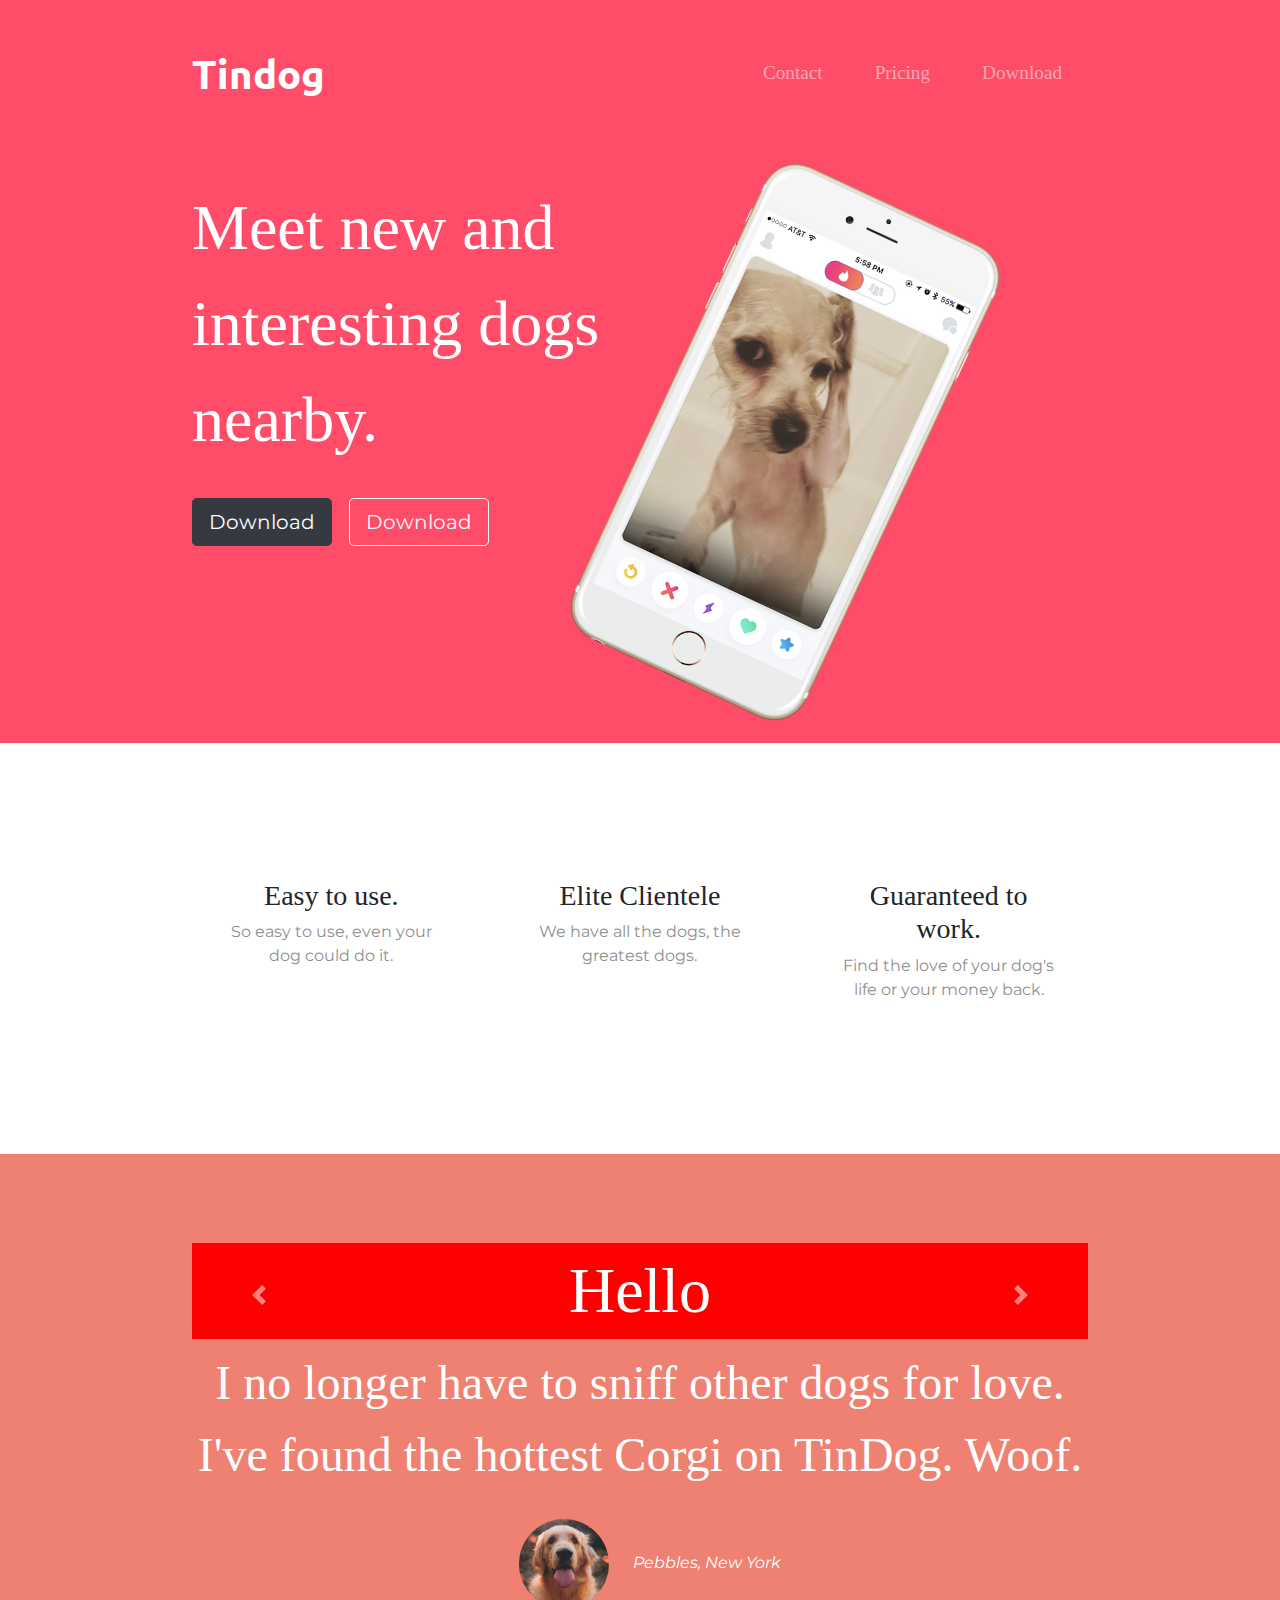
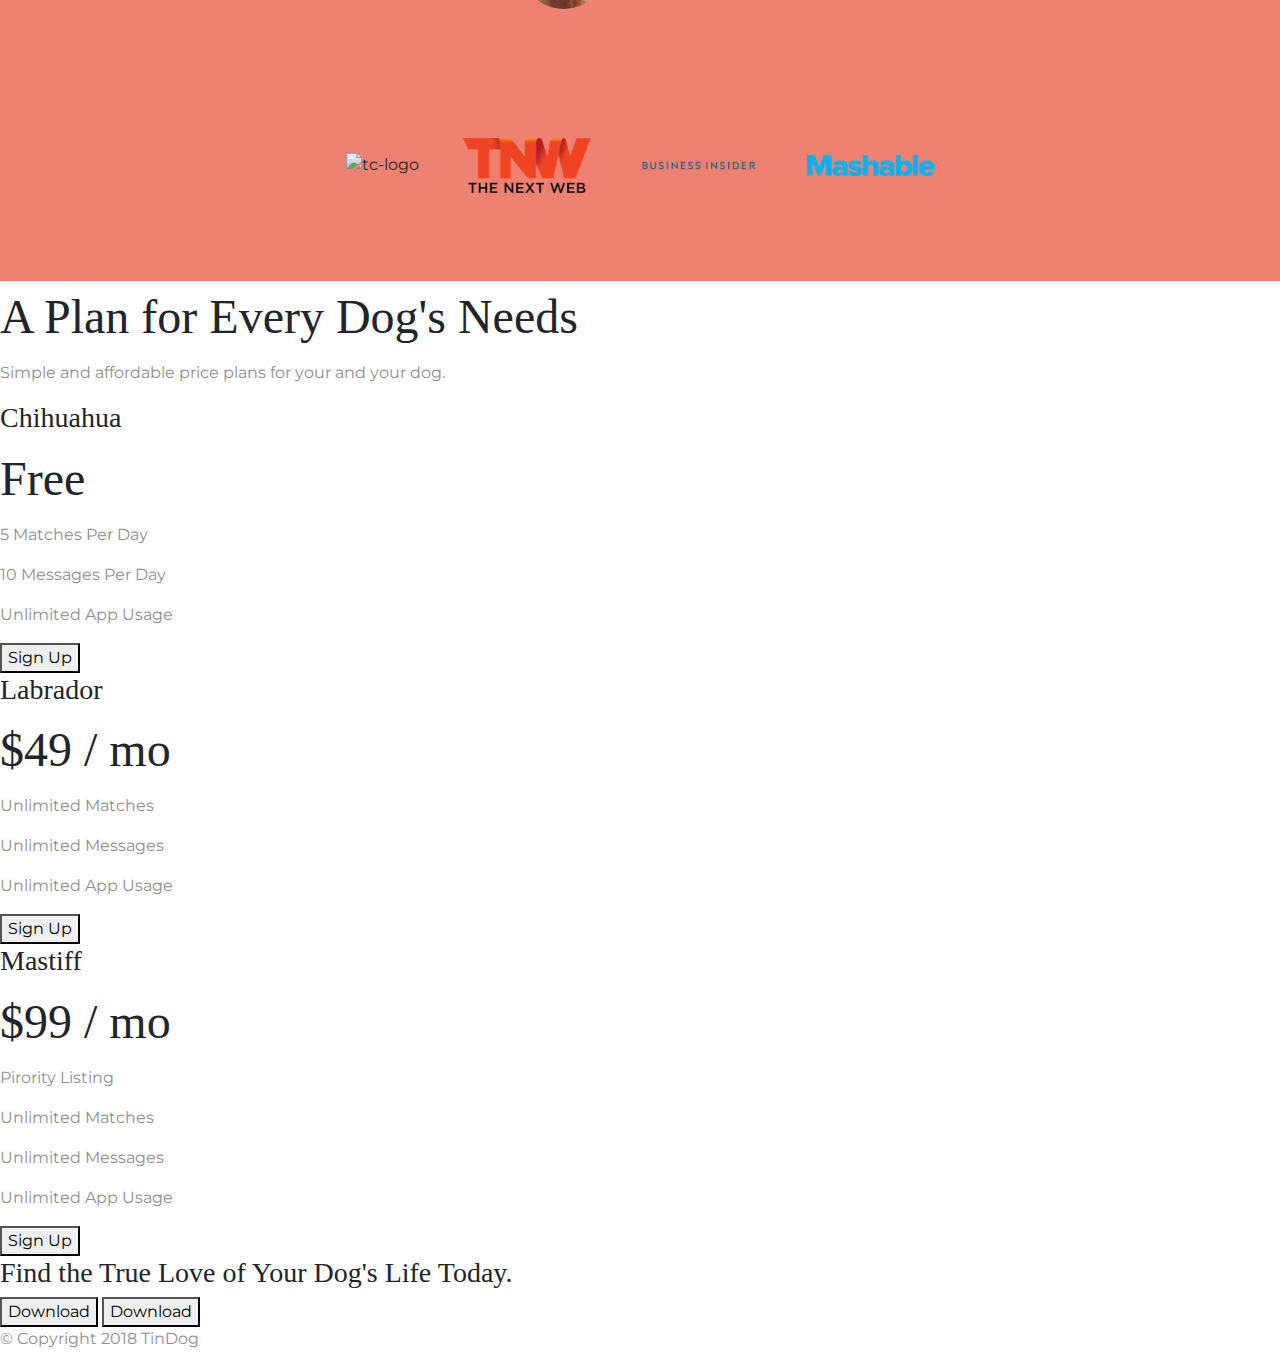
==== index.html @ c2b7b003 "Add files via upload" ====
<!DOCTYPE html>
<html>

<head>
  <meta charset="utf-8">
  <title>TinDog</title>
  <link rel="stylesheet" href="https://cdnjs.cloudflare.com/ajax/libs/font-awesome/5.15.1/css/all.min.css" integrity="sha512-+4zCK9k+qNFUR5X+cKL9EIR+ZOhtIloNl9GIKS57V1MyNsYpYcUrUeQc9vNfzsWfV28IaLL3i96P9sdNyeRssA==" crossorigin="anonymous" />
  <link rel="preconnect" href="https://fonts.gstatic.com">
  <link href="https://fonts.googleapis.com/css2?family=Montserrat:wght@600&family=Ubuntu:wght@500&display=swap" rel="stylesheet">
  <script src="https://code.jquery.com/jquery-3.2.1.slim.min.js" integrity="sha384-KJ3o2DKtIkvYIK3UENzmM7KCkRr/rE9/Qpg6aAZGJwFDMVNA/GpGFF93hXpG5KkN" crossorigin="anonymous"></script>
  <script src="https://cdnjs.cloudflare.com/ajax/libs/popper.js/1.12.9/umd/popper.min.js" integrity="sha384-ApNbgh9B+Y1QKtv3Rn7W3mgPxhU9K/ScQsAP7hUibX39j7fakFPskvXusvfa0b4Q" crossorigin="anonymous"></script>
  <script src="https://maxcdn.bootstrapcdn.com/bootstrap/4.0.0/js/bootstrap.min.js" integrity="sha384-JZR6Spejh4U02d8jOt6vLEHfe/JQGiRRSQQxSfFWpi1MquVdAyjUar5+76PVCmYl" crossorigin="anonymous"></script>
  <link rel="stylesheet" href="https://maxcdn.bootstrapcdn.com/bootstrap/4.0.0/css/bootstrap.min.css" integrity="sha384-Gn5384xqQ1aoWXA+058RXPxPg6fy4IWvTNh0E263XmFcJlSAwiGgFAW/dAiS6JXm" crossorigin="anonymous">
  <link rel="stylesheet" href="css/styles.css">
</head>

<body>

  <section id="title">
    <div class="container-fluid">


      <!-- Nav Bar -->

      <nav class="navbar navbar-expand-lg navbar-dark">
        <a class="navbar-brand" href="">Tindog</a>
        <button class="navbar-toggler" type="button" data-toggle="collapse" data-target="#navbarSupportedContent" aria-controls="navbarSupportedContent" aria-expanded="false" aria-label="Toggle navigation">
          <span class="navbar-toggler-icon"></span>
        </button>
        <div class="collapse navbar-collapse" id="navbarSupportedContent">
          <ul class="navbar-nav ml-auto">
            <li class="nav-item">
              <a class="nav-link" href="">Contact</a>
            </li>
            <li class="nav-item">
              <a class="nav-link" href="">Pricing</a>
            </li>
            <li class="nav-item">
              <a class="nav-link" href="">Download</a>
            </li>
          </ul>
        </div>
      </nav>

      <!-- Title -->

      <div class="row">

        <div class="col-lg-6">
          <h1>Meet new and interesting dogs nearby.</h1>
          <button type="button" class="btn btn-dark btn-lg download-button"><i class="fab fa-apple"></i> Download</button>
          <button type="button" class="btn btn-outline-light btn-lg download-button"><i class="fab fa-google-play"></i> Download</button>
        </div>
        <div class="col-lg-6">
          <img class="title-image" src="images/iphone6.png" alt="iphone-mockup">
        </div>
      </div>
    </div>
  </section>


  <!-- Features -->

  <section id="features">
    <div class="row">
      <div class="feature-box col-lg-4">
        <i class="icon fas fa-check-circle fa-4x"></i>
        <h3>Easy to use.</h3>
        <p>So easy to use, even your dog could do it.</p>
      </div>
      <div class="feature-box col-lg-4">
       <i class="icon fas fa-bullseye fa-4x"></i>
        <h3>Elite Clientele</h3>
        <p>We have all the dogs, the greatest dogs.</p>
      </div>
      <div class="feature-box col-lg-4">
        <i class="icon fas fa-heart fa-4x"></i>
        <h3>Guaranteed to work.</h3>
        <p>Find the love of your dog's life or your money back.</p>
      </div>
    </div>
  </section>


  <!-- Testimonials -->

  <section id="testimonials">

    <div id="testimonial-carousel" class="carousel slide" data-ride="false">
  <div class="carousel-inner">
    <div class="carousel-item active" style="background:red;">
      <h1>Hello</h1>
    </div>
    <div class="carousel-item" style="background:yellow;">
    </div>
    <div class="carousel-item" style="background:blue;">
    </div>
  </div>
  <a class="carousel-control-prev" href="#testimonial-carousel" role="button" data-slide="prev">
    <span class="carousel-control-prev-icon"></span>
  </a>
  <a class="carousel-control-next" href="#testimonial-carousel" role="button" data-slide="next">
    <span class="carousel-control-next-icon"></span>
  </a>
</div>

    <h2>I no longer have to sniff other dogs for love. I've found the hottest Corgi on TinDog. Woof.</h2>
    <img class="testimonial-image" src="images/dog-img.jpg" alt="dog-profile">
    <em>Pebbles, New York</em>

    <!-- <h2 class="testimonial-text">My dog used to be so lonely, but with TinDog's help, they've found the love of their life. I think.</h2>
    <img class="testimonial-image" src="images/lady-img.jpg" alt="lady-profile">
    <em>Beverly, Illinois</em> -->

  </section>


  <!-- Press -->

  <section id="press">
    <img class="press-logo" src="images/techcrunch.png" alt="tc-logo">
    <img class="press-logo" src="images/tnw.png" alt="tnw-logo">
    <img class="press-logo"  src="images/bizinsider.png" alt="biz-insider-logo">
    <img class="press-logo"  src="images/mashable.png" alt="mashable-logo">

  </section>


  <!-- Pricing -->

  <section id="pricing">

    <h2>A Plan for Every Dog's Needs</h2>
    <p>Simple and affordable price plans for your and your dog.</p>


    <h3>Chihuahua</h3>
    <h2>Free</h2>
    <p>5 Matches Per Day</p>
    <p>10 Messages Per Day</p>
    <p>Unlimited App Usage</p>
    <button type="button">Sign Up</button>


    <h3>Labrador</h3>
    <h2>$49 / mo</h2>
    <p>Unlimited Matches</p>
    <p>Unlimited Messages</p>
    <p>Unlimited App Usage</p>
    <button type="button">Sign Up</button>


    <h3>Mastiff</h3>
    <h2>$99 / mo</h2>
    <p>Pirority Listing</p>
    <p>Unlimited Matches</p>
    <p>Unlimited Messages</p>
    <p>Unlimited App Usage</p>
    <button type="button">Sign Up</button>

  </section>


  <!-- Call to Action -->

  <section id="cta">

    <h3>Find the True Love of Your Dog's Life Today.</h3>
    <button type="button">Download</button>
    <button type="button">Download</button>

  </section>


  <!-- Footer -->

  <footer id="footer">

    <p>© Copyright 2018 TinDog</p>

  </footer>


</body>

</html>
---- css/styles.css ----
#title {
  background-color: #ff4c68;
  color: #fff;
}

h1 {
  font-family: "Montserrat-Black";
  font-size: 4rem;
  line-height: 1.5;
}

.container-fluid {
  padding: 3% 15%;
}

body {
  font-family: "Montserrat";
}

.navbar-brand {
  font-family: "Ubuntu";
  font-size: 2.5rem;
  font-weight: bold;
}
.navbar {
  padding: 0 0 4.5rem;
}

.nav-item {
  padding: 0 18px;
}

.nav-link {
  font-size: 1.2rem;
  font-family: "Montserrat-light";
}

.download-button{
  margin: 5% 3% 5% 0;
}

.title-image {
  width: 60%;
  transform: rotate(25deg);
}

#features {
  padding: 7% 15%;
}

.feature-box {
  text-align: center;
  padding: 5%;
}

h3 {
  font-family: "bold";
}

p {
  color: #8f8f8f;
}

.icon {
  color: #ef8172;
  margin-bottom: 1rem;
}

.icon:hover {
  color: #ff4c68;
}

#testimonials {
  padding: 7% 15%;
  text-align: center;
  background-color: #ef8172;
  color: #fff;
}

h2 {
  font-family: "Montserrat-bold";
  font-size: 3rem;
  line-height: 1.5;
}

.testimonial-image{
  width: 10%;
  border-radius: 100%;
  margin: 20px;
}

#press {
  background-color: #ef8172;
  text-align: center;
  padding-bottom: 3%;
}

.press-logo {
  width: 10%;
  margin: 20px 20px 50px;
}
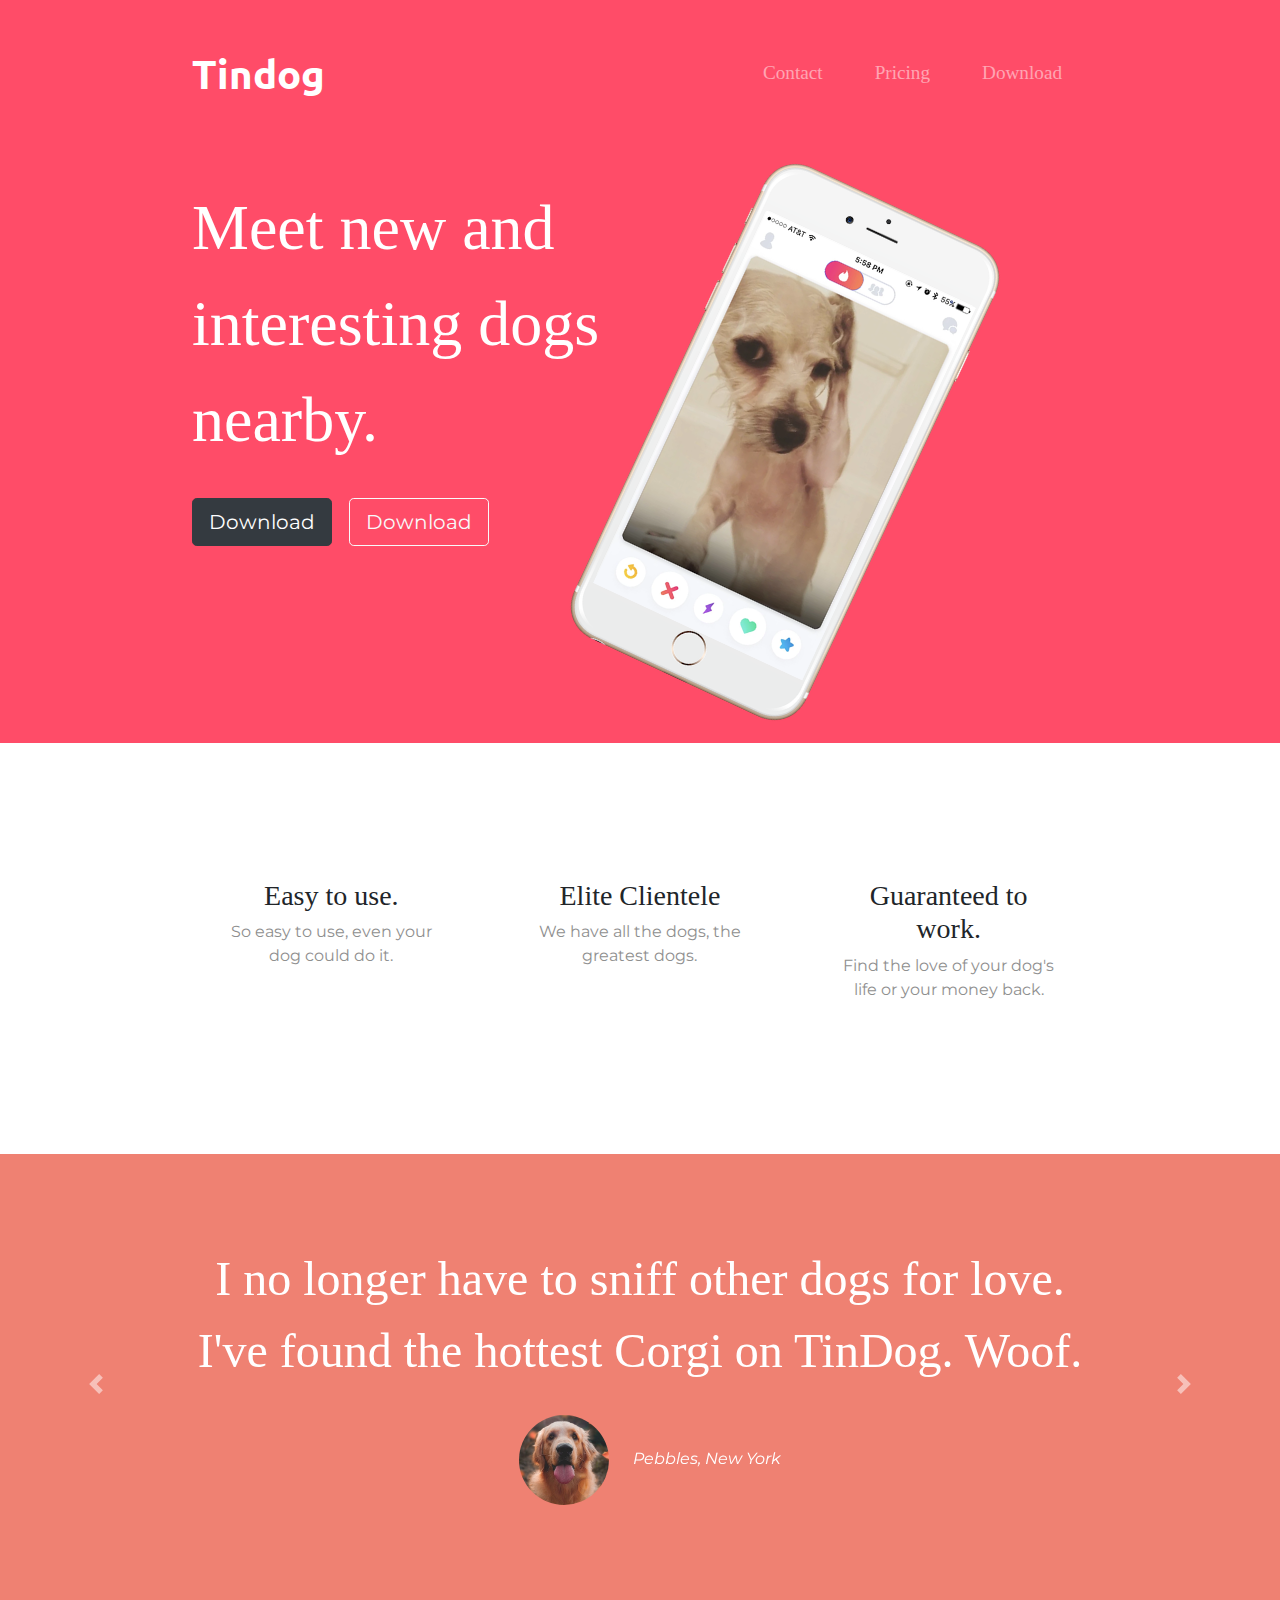
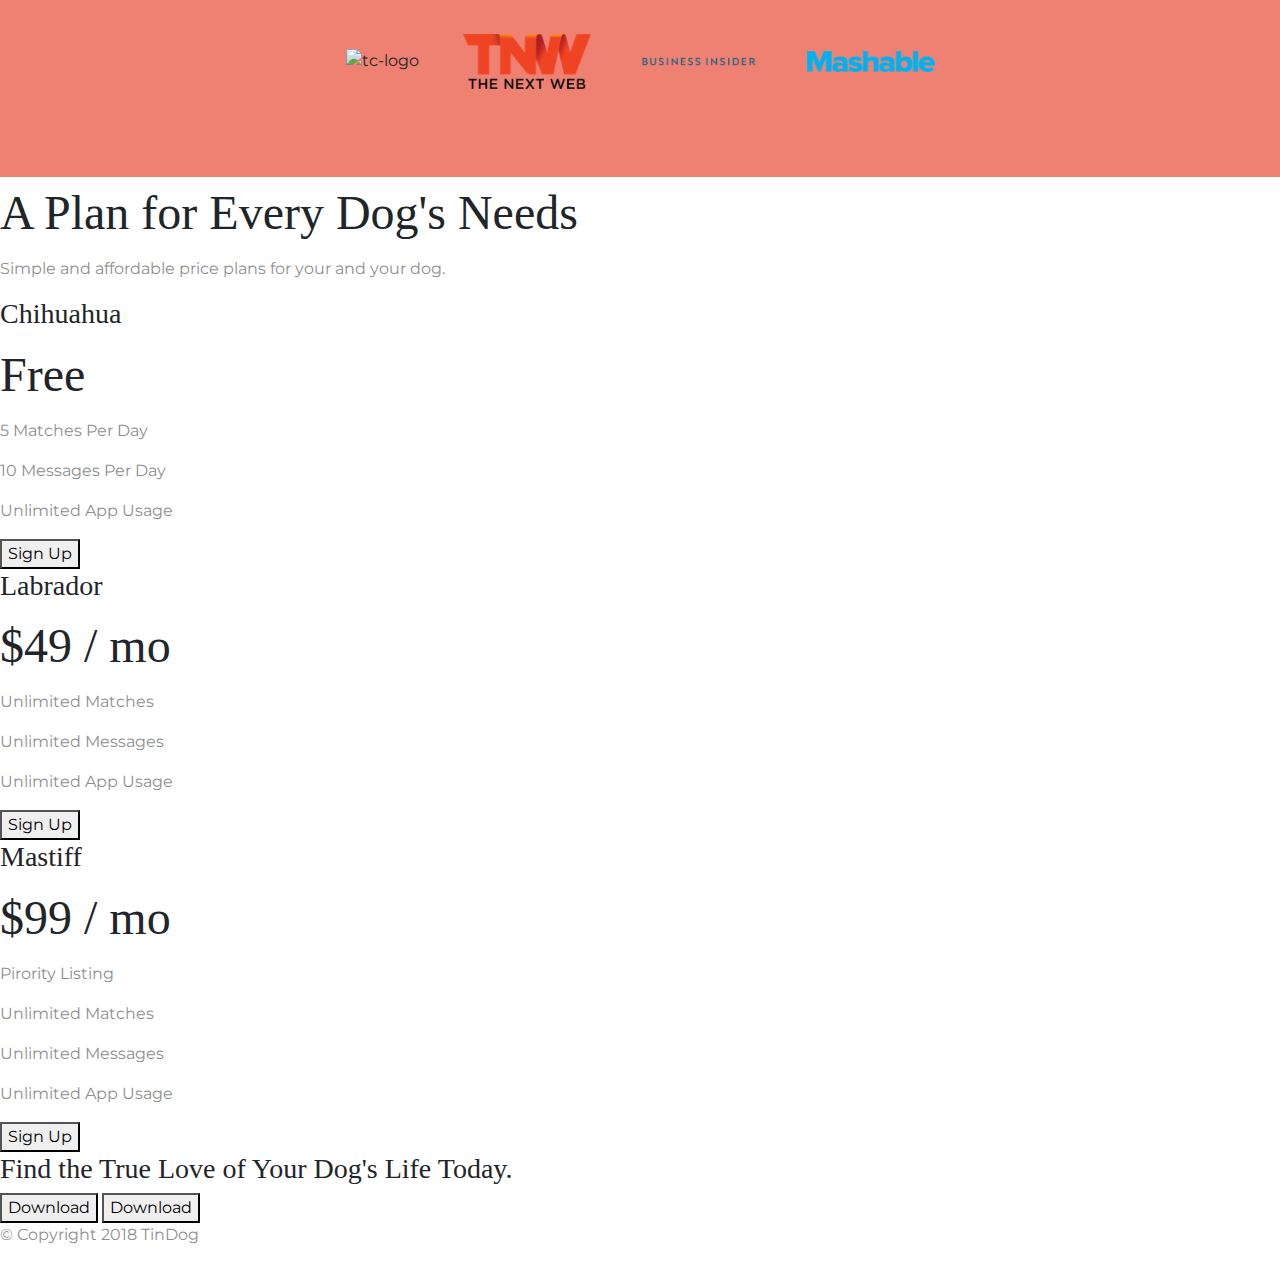
==== commit cc196954: "Add files via upload" ====
--- a/index.html
+++ b/index.html
@@ -69,7 +69,7 @@
         <p>So easy to use, even your dog could do it.</p>
       </div>
       <div class="feature-box col-lg-4">
-       <i class="icon fas fa-bullseye fa-4x"></i>
+        <i class="icon fas fa-bullseye fa-4x"></i>
         <h3>Elite Clientele</h3>
         <p>We have all the dogs, the greatest dogs.</p>
       </div>
@@ -87,31 +87,25 @@
   <section id="testimonials">
 
     <div id="testimonial-carousel" class="carousel slide" data-ride="false">
-  <div class="carousel-inner">
-    <div class="carousel-item active" style="background:red;">
-      <h1>Hello</h1>
+      <div class="carousel-inner">
+        <div class="carousel-item active">
+          <h2>I no longer have to sniff other dogs for love. I've found the hottest Corgi on TinDog. Woof.</h2>
+          <img class="testimonial-image" src="images/dog-img.jpg" alt="dog-profile">
+          <em>Pebbles, New York</em>
+        </div>
+        <div class="carousel-item">
+          <h2 class="testimonial-text">My dog used to be so lonely, but with TinDog's help, they've found the love of their life. I think.</h2>
+          <img class="testimonial-image" src="images/lady-img.jpg" alt="lady-profile">
+          <em>Beverly, Illinois</em>
+        </div>
+      </div>
+      <a class="carousel-control-prev" href="#testimonial-carousel" role="button" data-slide="prev">
+        <span class="carousel-control-prev-icon"></span>
+      </a>
+      <a class="carousel-control-next" href="#testimonial-carousel" role="button" data-slide="next">
+        <span class="carousel-control-next-icon"></span>
+      </a>
     </div>
-    <div class="carousel-item" style="background:yellow;">
-    </div>
-    <div class="carousel-item" style="background:blue;">
-    </div>
-  </div>
-  <a class="carousel-control-prev" href="#testimonial-carousel" role="button" data-slide="prev">
-    <span class="carousel-control-prev-icon"></span>
-  </a>
-  <a class="carousel-control-next" href="#testimonial-carousel" role="button" data-slide="next">
-    <span class="carousel-control-next-icon"></span>
-  </a>
-</div>
-
-    <h2>I no longer have to sniff other dogs for love. I've found the hottest Corgi on TinDog. Woof.</h2>
-    <img class="testimonial-image" src="images/dog-img.jpg" alt="dog-profile">
-    <em>Pebbles, New York</em>
-
-    <!-- <h2 class="testimonial-text">My dog used to be so lonely, but with TinDog's help, they've found the love of their life. I think.</h2>
-    <img class="testimonial-image" src="images/lady-img.jpg" alt="lady-profile">
-    <em>Beverly, Illinois</em> -->
-
   </section>
 
 
@@ -120,8 +114,8 @@
   <section id="press">
     <img class="press-logo" src="images/techcrunch.png" alt="tc-logo">
     <img class="press-logo" src="images/tnw.png" alt="tnw-logo">
-    <img class="press-logo"  src="images/bizinsider.png" alt="biz-insider-logo">
-    <img class="press-logo"  src="images/mashable.png" alt="mashable-logo">
+    <img class="press-logo" src="images/bizinsider.png" alt="biz-insider-logo">
+    <img class="press-logo" src="images/mashable.png" alt="mashable-logo">
 
   </section>
 
--- a/css/styles.css
+++ b/css/styles.css
@@ -71,7 +71,6 @@
 }
 
 #testimonials {
-  padding: 7% 15%;
   text-align: center;
   background-color: #ef8172;
   color: #fff;
@@ -99,3 +98,7 @@
   width: 10%;
   margin: 20px 20px 50px;
 }
+
+.carousel-item {
+  padding: 7% 15%;
+}
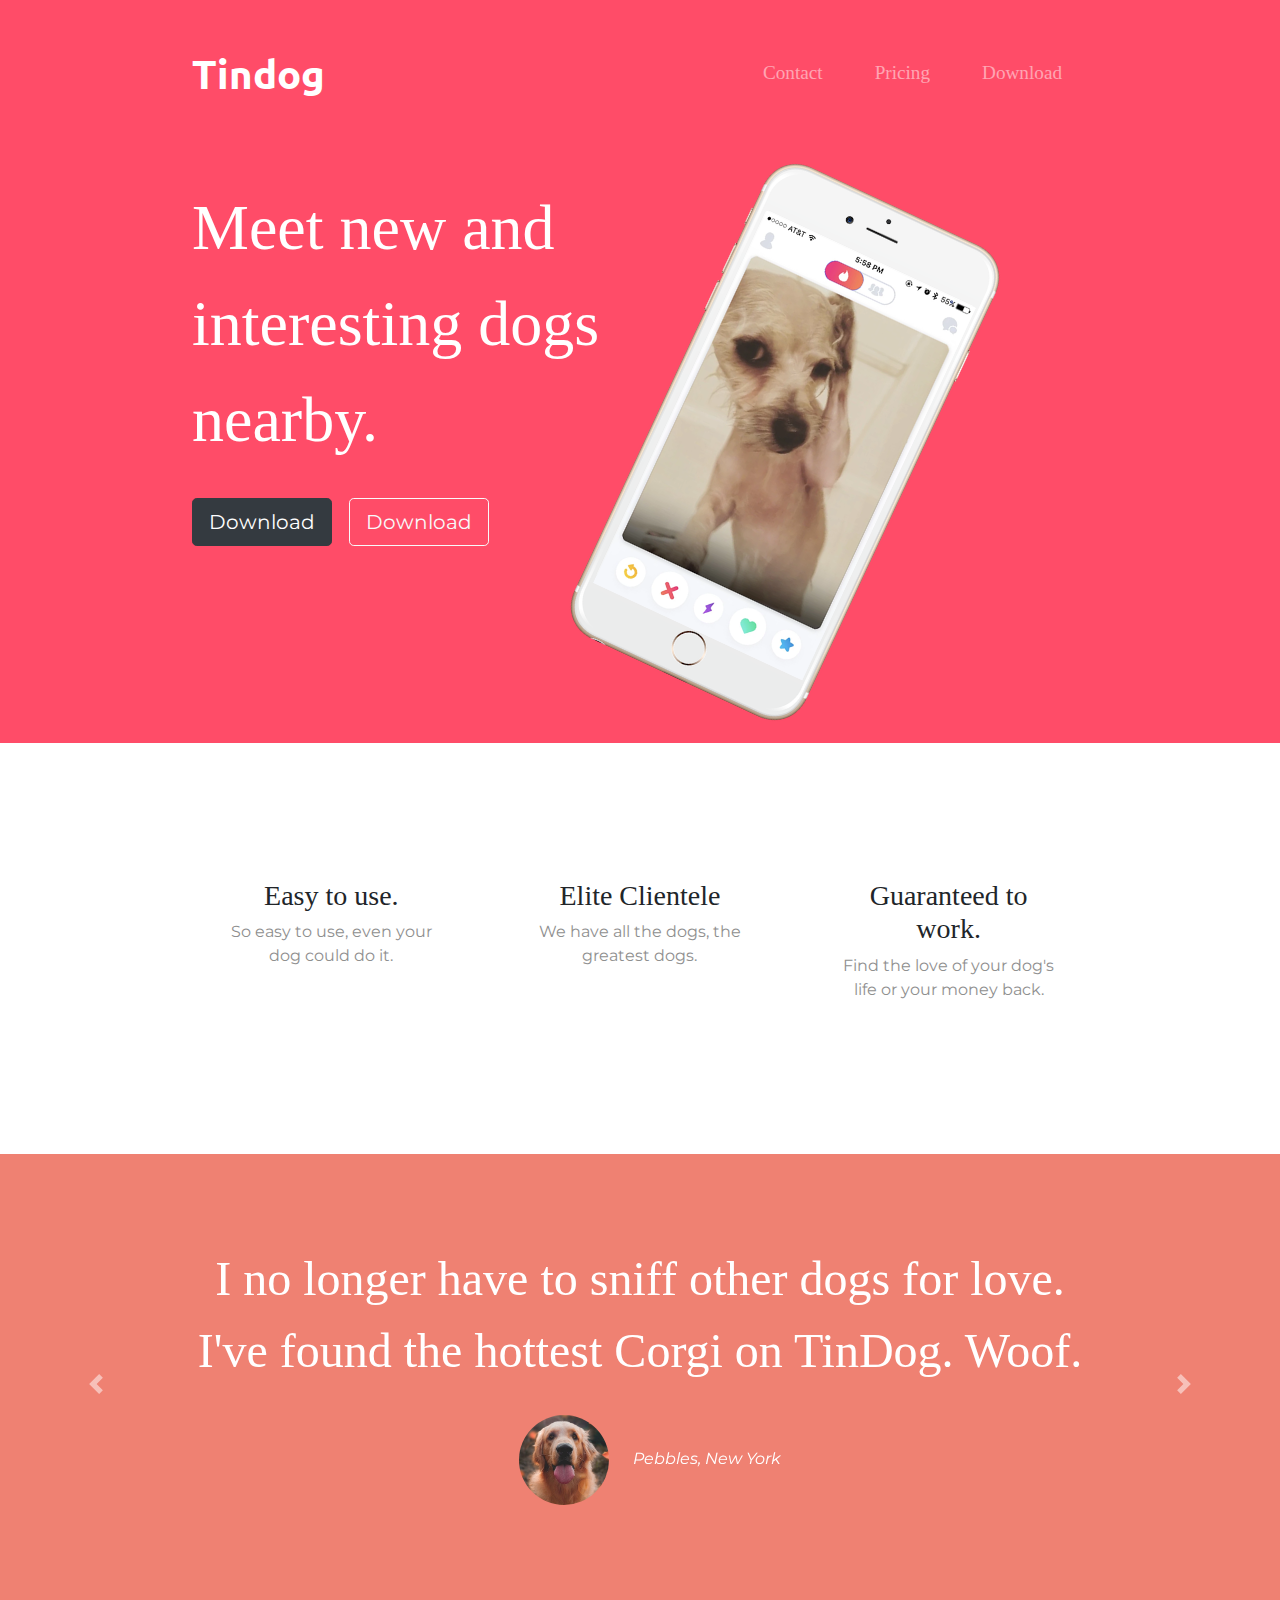
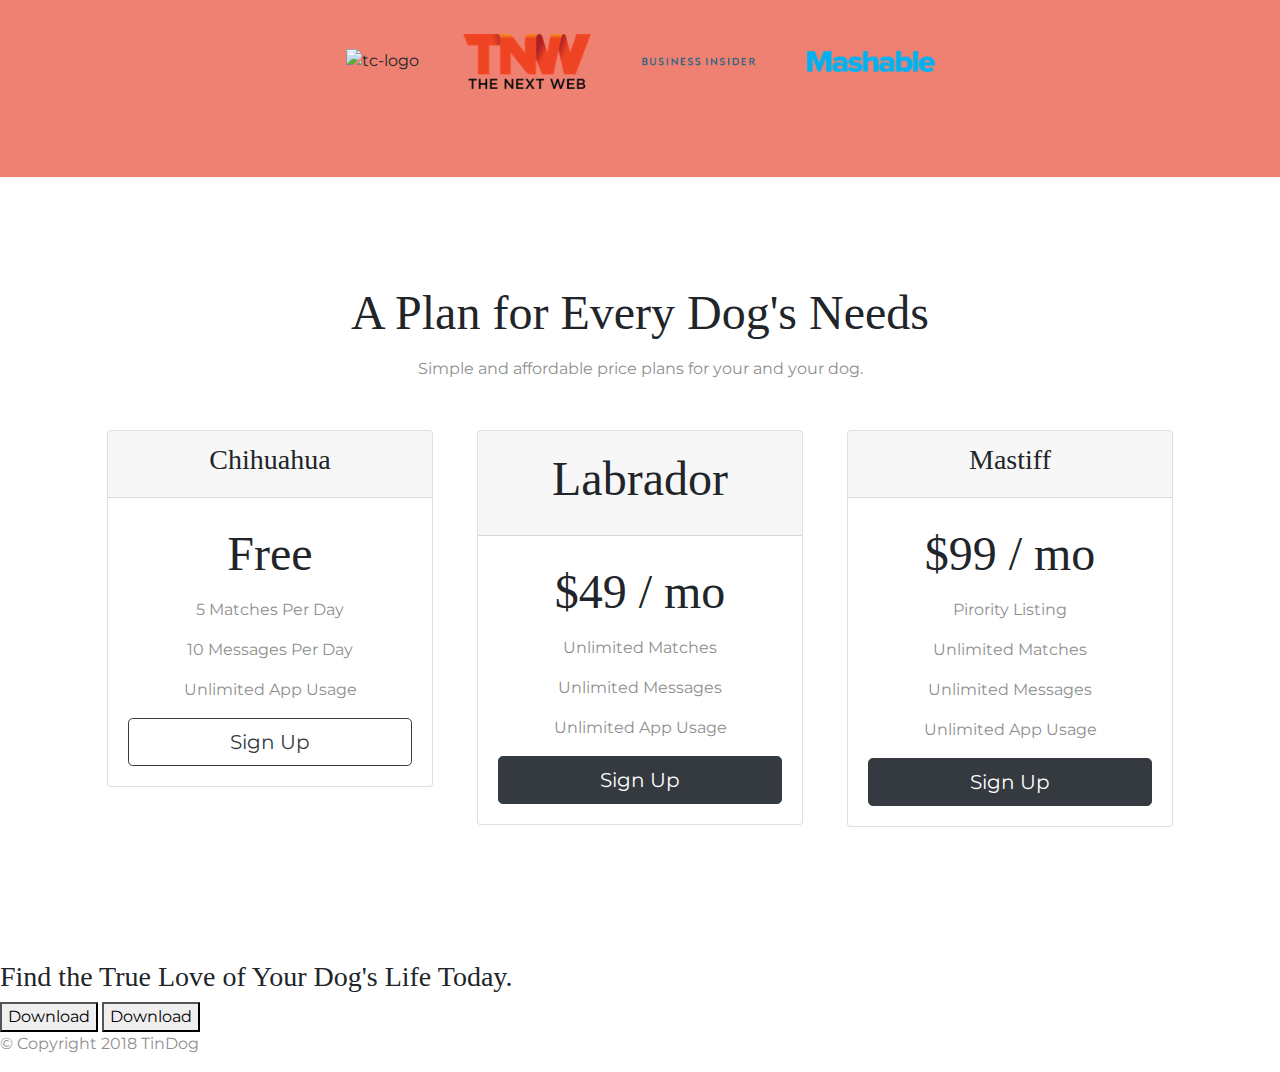
==== commit 65864c84: "Add files via upload" ====
--- a/index.html
+++ b/index.html
@@ -126,32 +126,51 @@
 
     <h2>A Plan for Every Dog's Needs</h2>
     <p>Simple and affordable price plans for your and your dog.</p>
-
-
-    <h3>Chihuahua</h3>
-    <h2>Free</h2>
-    <p>5 Matches Per Day</p>
-    <p>10 Messages Per Day</p>
-    <p>Unlimited App Usage</p>
-    <button type="button">Sign Up</button>
-
-
-    <h3>Labrador</h3>
-    <h2>$49 / mo</h2>
-    <p>Unlimited Matches</p>
-    <p>Unlimited Messages</p>
-    <p>Unlimited App Usage</p>
-    <button type="button">Sign Up</button>
-
-
-    <h3>Mastiff</h3>
-    <h2>$99 / mo</h2>
-    <p>Pirority Listing</p>
-    <p>Unlimited Matches</p>
-    <p>Unlimited Messages</p>
-    <p>Unlimited App Usage</p>
-    <button type="button">Sign Up</button>
-
+    <div class="row">
+      <div class="pricing-column col-lg-4 col-md-6">
+        <div class="card">
+          <div class="card-header">
+            <h3>Chihuahua</h3>
+          </div>
+          <div class="card-body">
+            <h2>Free</h2>
+            <p>5 Matches Per Day</p>
+            <p>10 Messages Per Day</p>
+            <p>Unlimited App Usage</p>
+            <button class="btn btn-lg btn-block btn-outline-dark" type="button">Sign Up</button>
+          </div>
+        </div>
+      </div>
+      <div class="pricing-column col-lg-4 col-md-6">
+        <div class="card">
+          <div class="card-header">
+            <h2>Labrador</h2>
+          </div>
+          <div class="card-body">
+            <h2>$49 / mo</h2>
+            <p>Unlimited Matches</p>
+            <p>Unlimited Messages</p>
+            <p>Unlimited App Usage</p>
+            <button class="btn btn-lg btn-block btn-dark" type="button">Sign Up</button>
+          </div>
+        </div>
+      </div>
+         <div class="pricing-column col-lg-4">
+           <div class="card">
+             <div class="card-header">
+               <h3>Mastiff</h3>
+             </div>
+             <div class="card-body">
+               <h2>$99 / mo</h2>
+               <p>Pirority Listing</p>
+               <p>Unlimited Matches</p>
+               <p>Unlimited Messages</p>
+               <p>Unlimited App Usage</p>
+               <button class="btn btn-lg btn-block btn-dark" type="button">Sign Up</button>
+             </div>
+           </div>
+         </div>
+    </div>
   </section>
 
 
--- a/css/styles.css
+++ b/css/styles.css
@@ -102,3 +102,12 @@
 .carousel-item {
   padding: 7% 15%;
 }
+
+#pricing {
+  padding: 100px;
+  text-align: center;
+}
+
+.pricing-column {
+  padding: 3% 2%;
+}
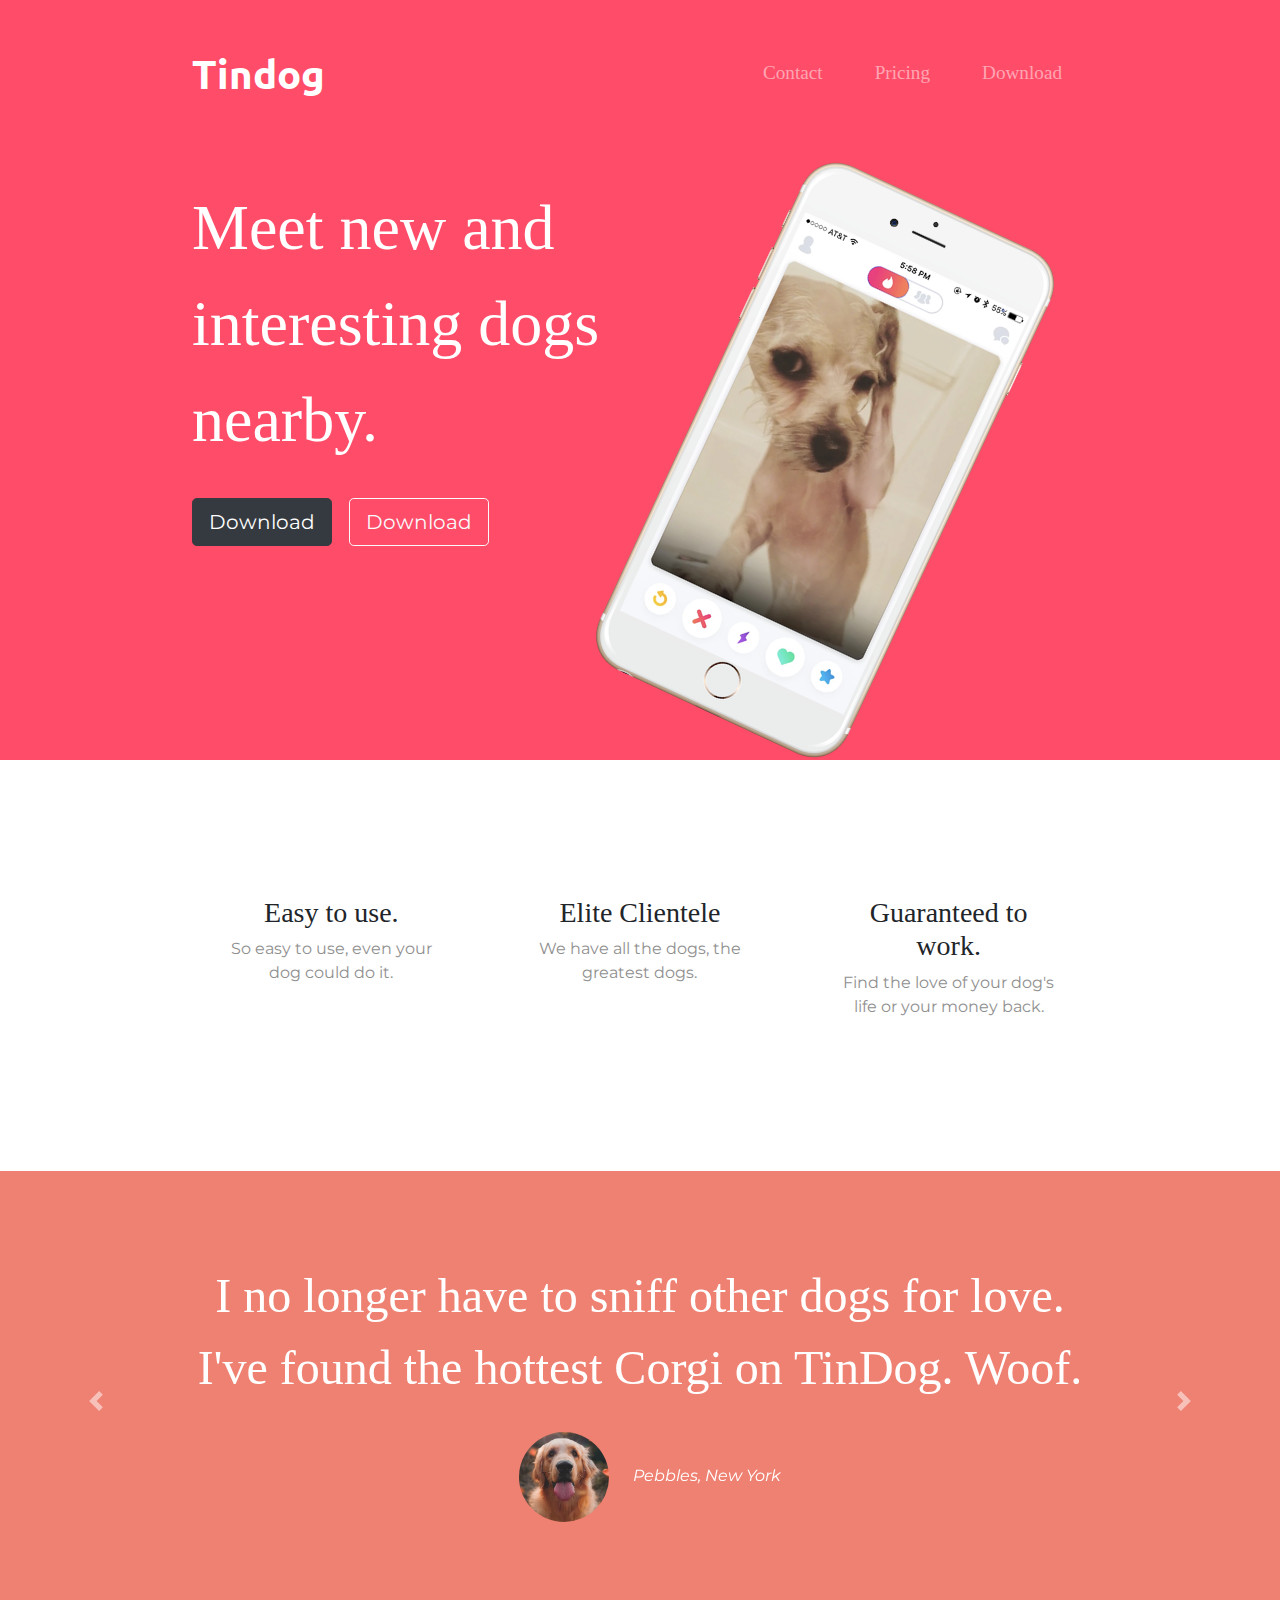
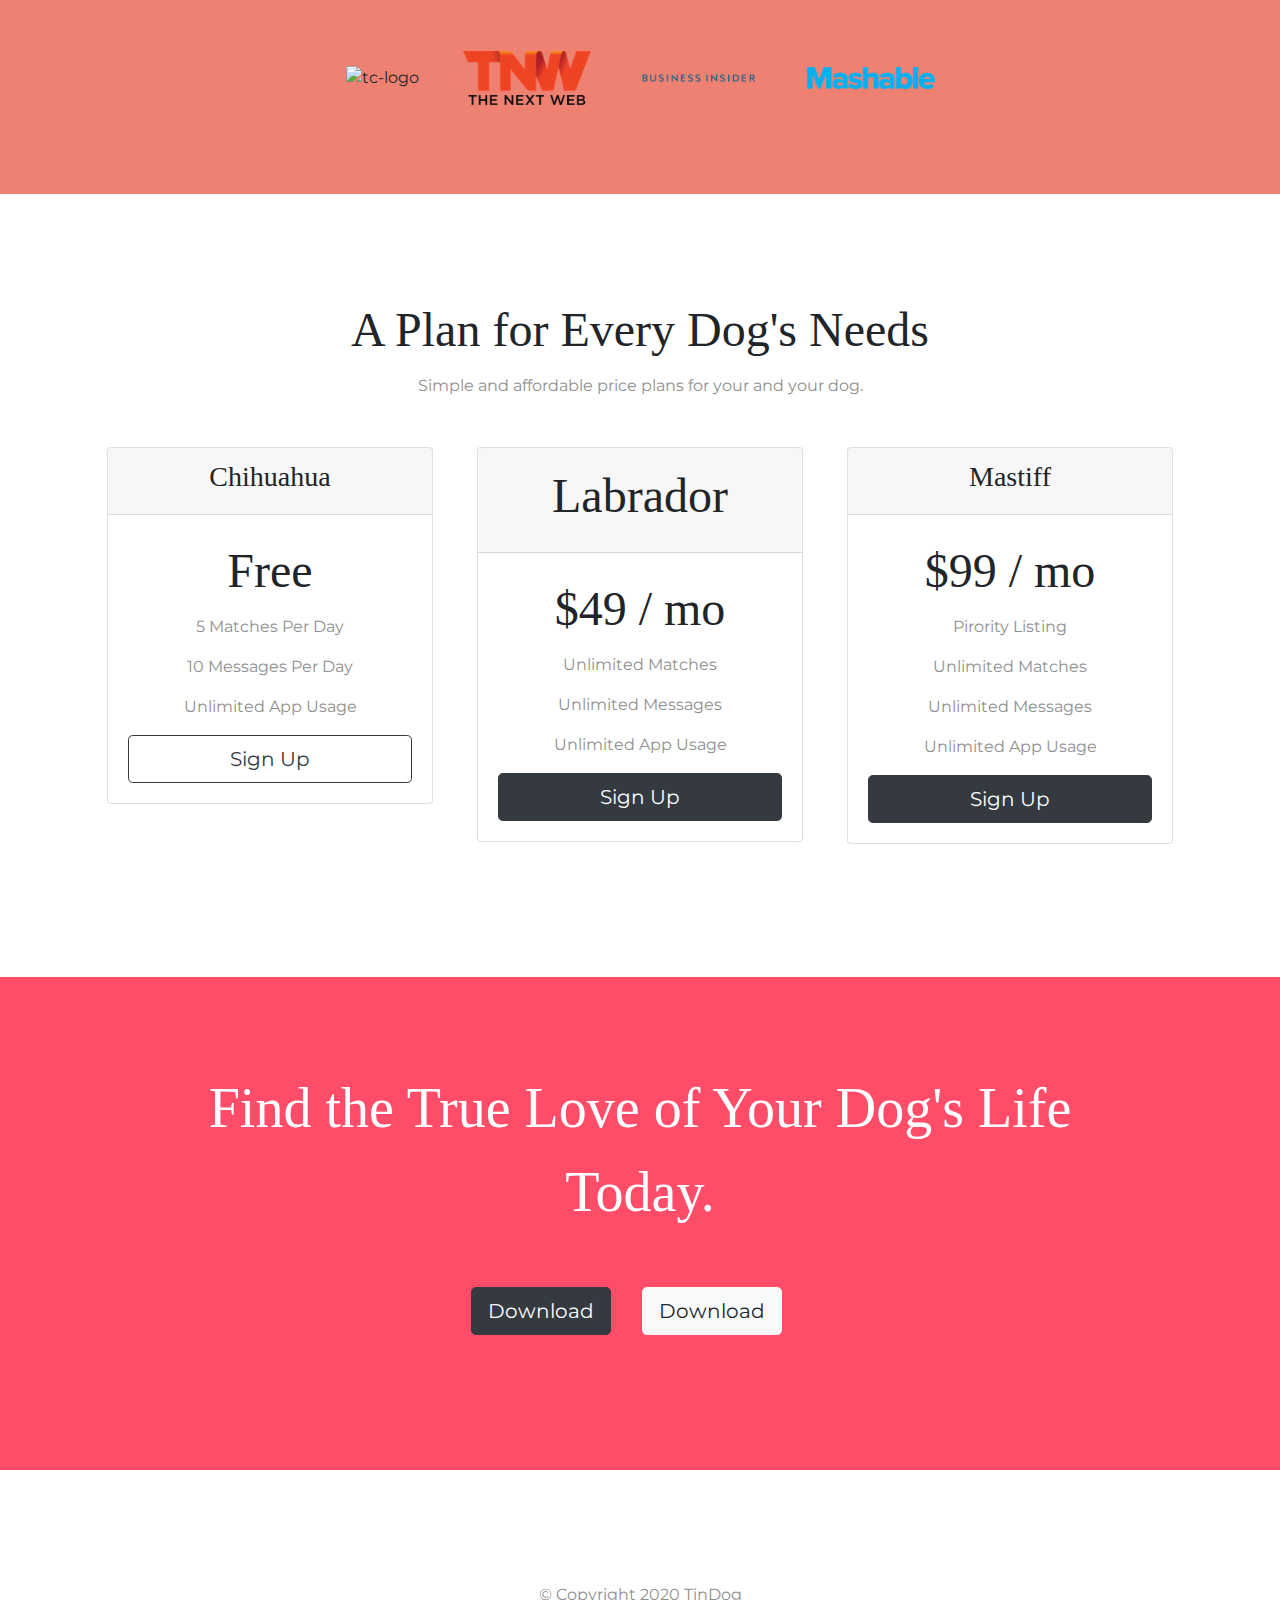
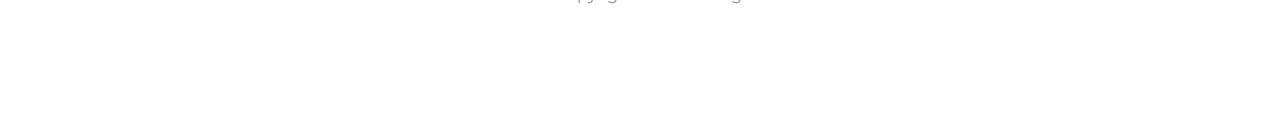
==== commit e64655a7: "Add files via upload" ====
--- a/index.html
+++ b/index.html
@@ -30,13 +30,13 @@
         <div class="collapse navbar-collapse" id="navbarSupportedContent">
           <ul class="navbar-nav ml-auto">
             <li class="nav-item">
-              <a class="nav-link" href="">Contact</a>
+              <a class="nav-link" href="#footer">Contact</a>
             </li>
             <li class="nav-item">
-              <a class="nav-link" href="">Pricing</a>
+              <a class="nav-link" href="#pricing">Pricing</a>
             </li>
             <li class="nav-item">
-              <a class="nav-link" href="">Download</a>
+              <a class="nav-link" href="#cta">Download</a>
             </li>
           </ul>
         </div>
@@ -178,9 +178,9 @@
 
   <section id="cta">
 
-    <h3>Find the True Love of Your Dog's Life Today.</h3>
-    <button type="button">Download</button>
-    <button type="button">Download</button>
+    <h3 class="cta-heading">Find the True Love of Your Dog's Life Today.</h3>
+    <button class="download-button btn btn-lg btn-dark" type="button"><i class="fab fa-apple"></i> Download</button>
+    <button class="download-button btn btn-lg btn-light" type="button"><i class="fab fa-google-play"></i>Download</button>
 
   </section>
 
@@ -188,8 +188,11 @@
   <!-- Footer -->
 
   <footer id="footer">
-
-    <p>© Copyright 2018 TinDog</p>
+   <i class="social-icon fab fa-facebook-f"></i>
+   <i class="social-icon fab fa-twitter-square"></i>
+   <i class="social-icon fab fa-instagram"></i>
+   <i class="social-icon fas fa-envelope-square"></i>
+    <p>© Copyright 2020 TinDog</p>
 
   </footer>
 
--- a/css/styles.css
+++ b/css/styles.css
@@ -10,7 +10,7 @@
 }
 
 .container-fluid {
-  padding: 3% 15%;
+  padding: 3% 15% 15%;
 }
 
 body {
@@ -42,10 +42,14 @@
 .title-image {
   width: 60%;
   transform: rotate(25deg);
+  position: absolute;
+  right: 30%;
 }
 
 #features {
   padding: 7% 15%;
+  background-color: #fff;
+  position: relative;
 }
 
 .feature-box {
@@ -111,3 +115,35 @@
 .pricing-column {
   padding: 3% 2%;
 }
+
+@media (max-width: 1028px) {
+.title-image{
+  position: static;
+  transform: rotate(0);
+  }
+  #title{
+    text-align: center;
+  }
+}
+
+#cta {
+  background-color: #ff4c68;
+  color: #fff;
+  padding: 7% 15%;
+  text-align: center;
+}
+
+.cta-heading {
+  font-family: "Montserrat-Black";
+  font-size: 3.5rem;
+  line-height: 1.5;
+}
+
+#footer {
+  padding: 7% 15%;
+  text-align: center;
+}
+
+.social-icon {
+  margin: 20px 10px;
+}
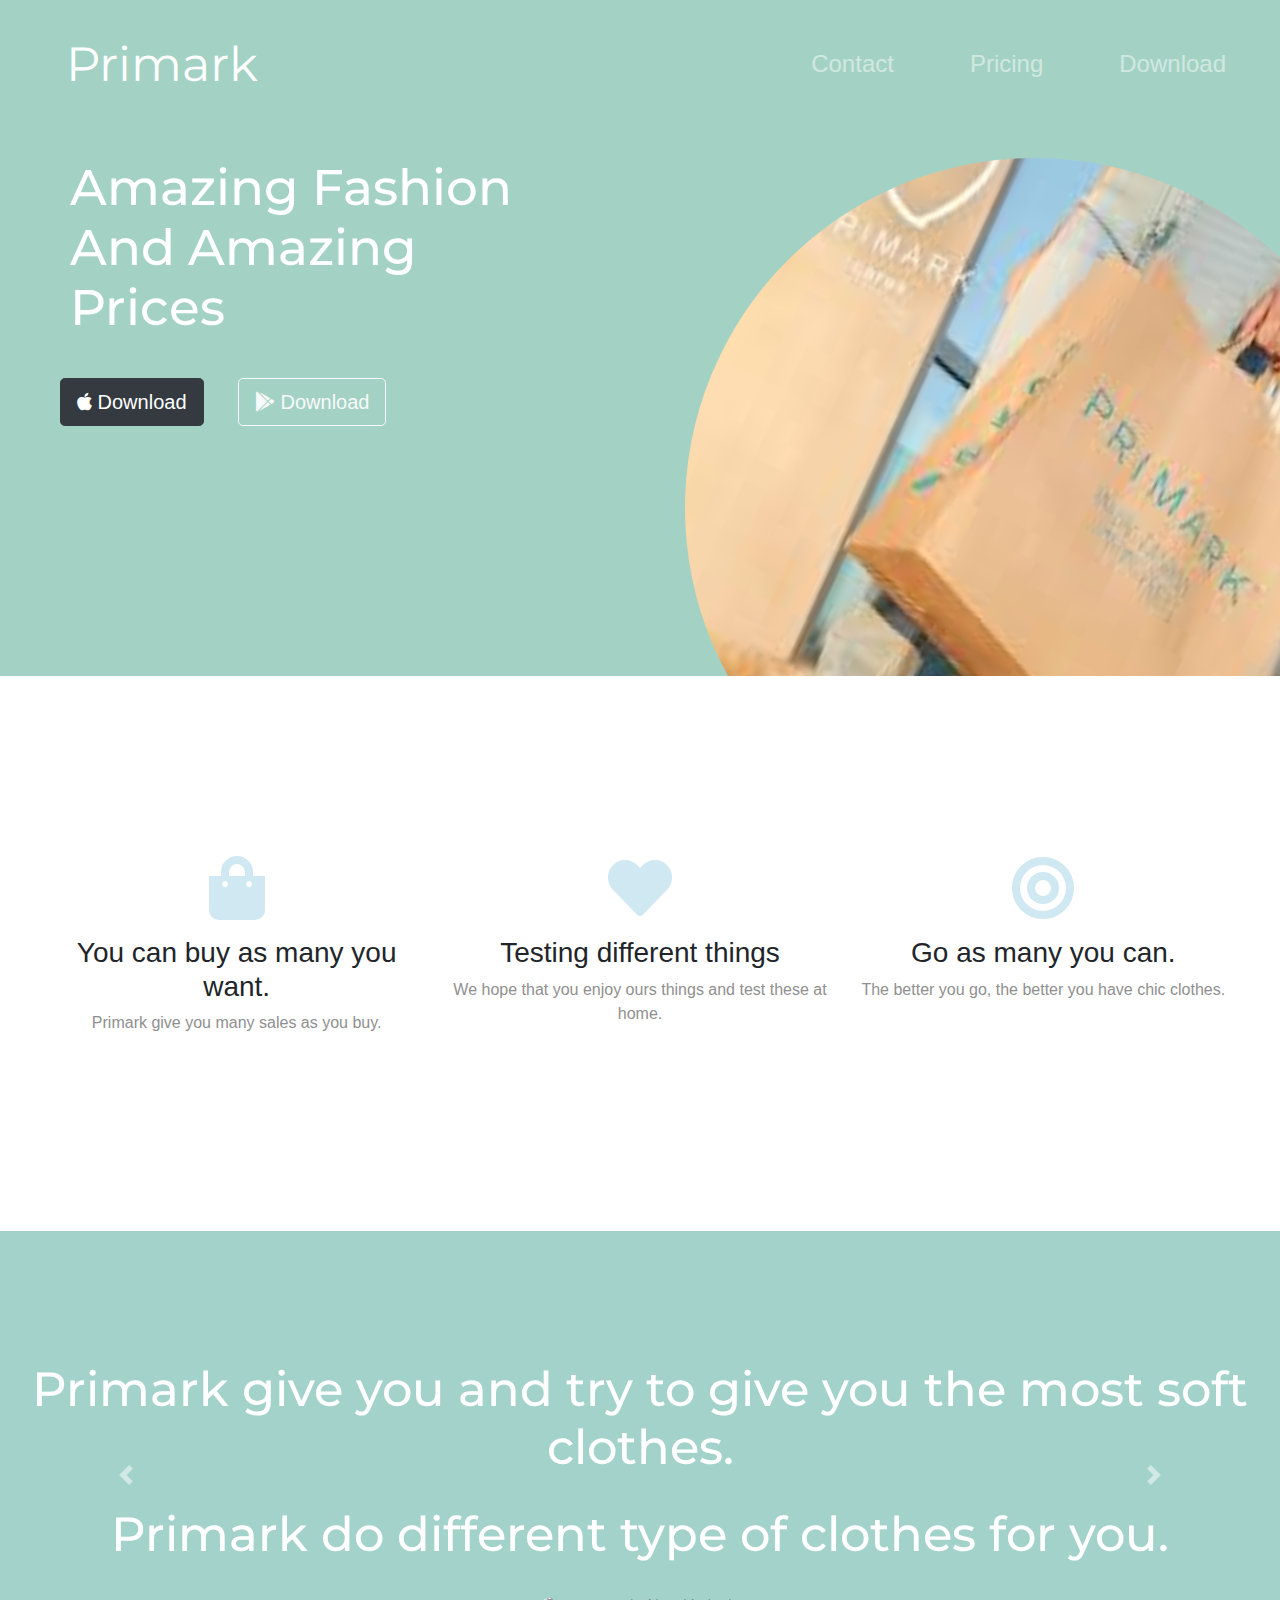
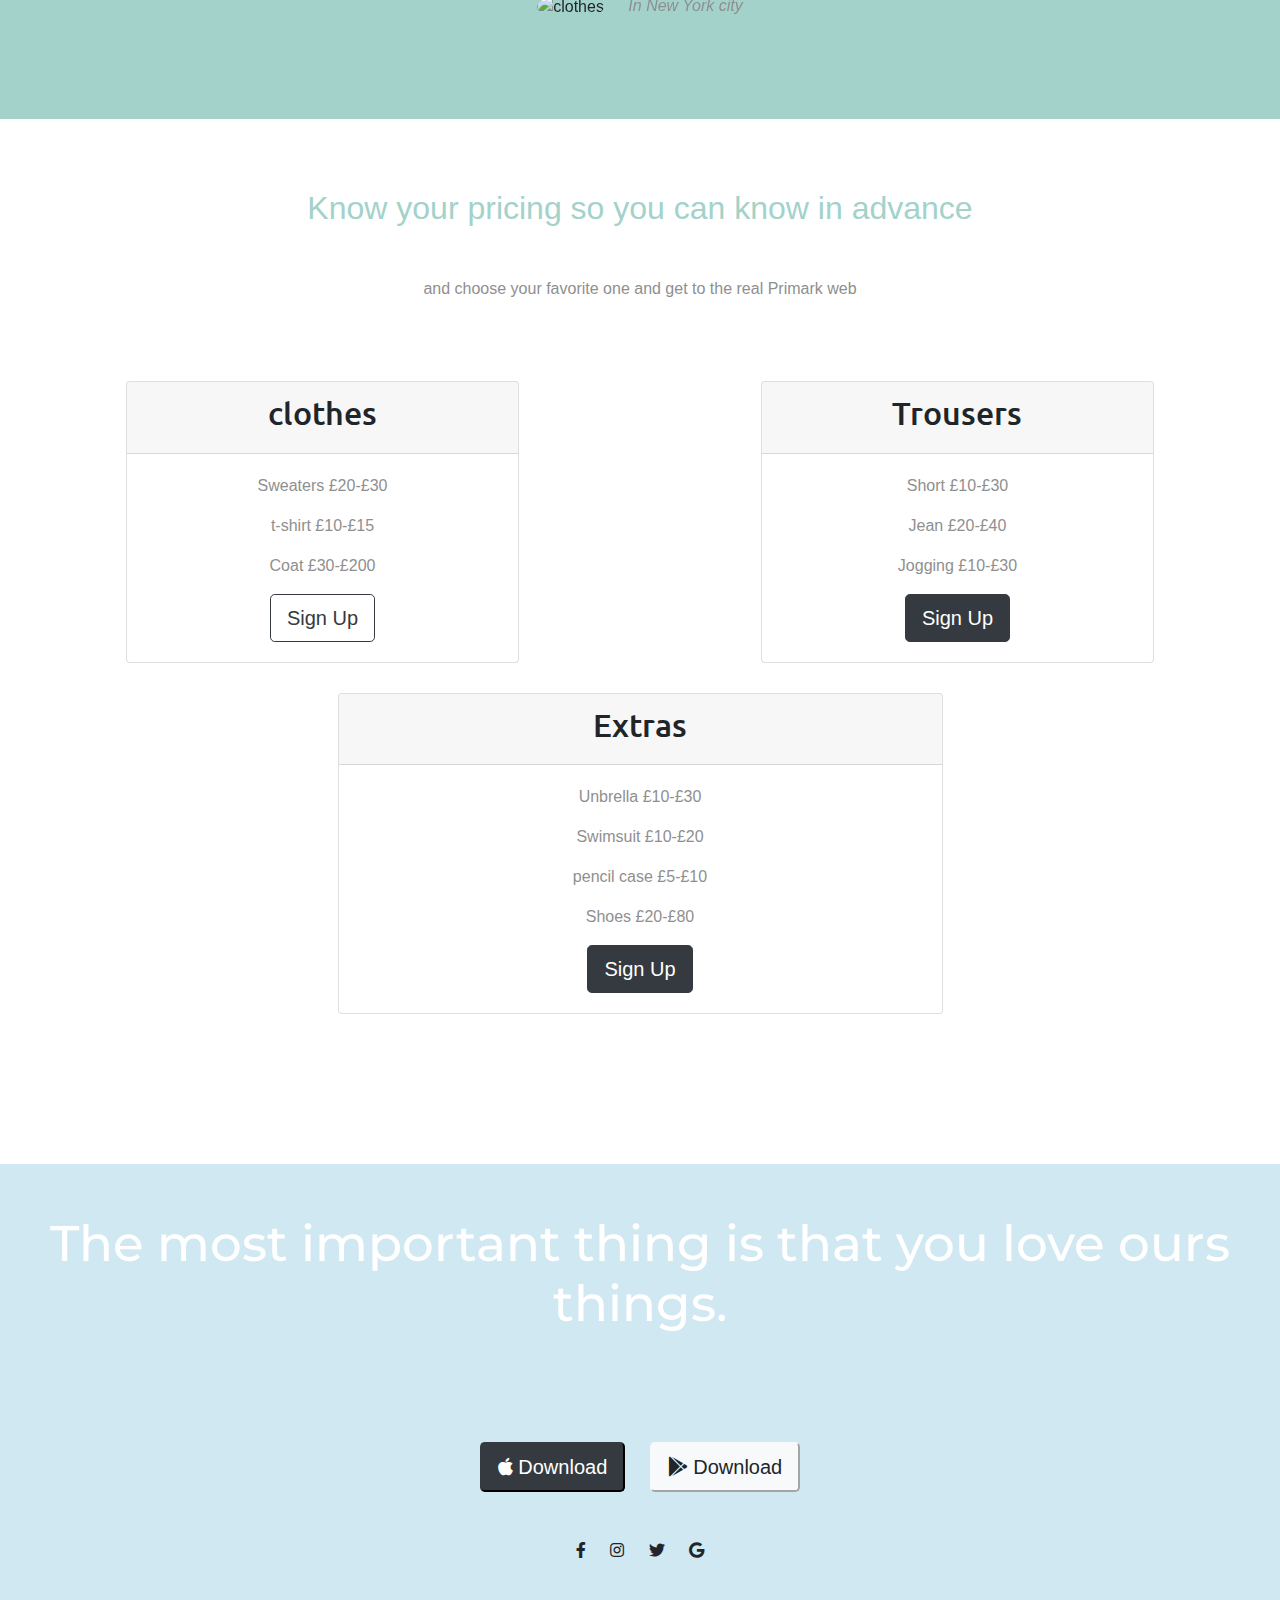
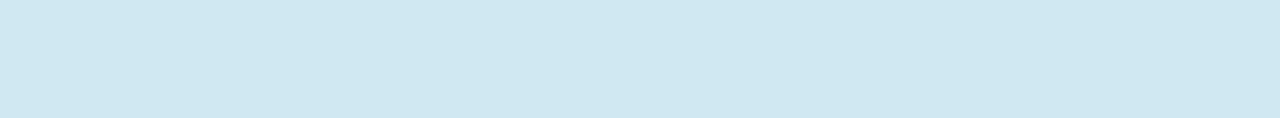
==== commit 5c9e7f7a: "Add files via upload" ====
--- a/index.html
+++ b/index.html
@@ -1,202 +1,163 @@
 <!DOCTYPE html>
-<html>
+<html lang="en" dir="ltr">
 
 <head>
   <meta charset="utf-8">
-  <title>TinDog</title>
-  <link rel="stylesheet" href="https://cdnjs.cloudflare.com/ajax/libs/font-awesome/5.15.1/css/all.min.css" integrity="sha512-+4zCK9k+qNFUR5X+cKL9EIR+ZOhtIloNl9GIKS57V1MyNsYpYcUrUeQc9vNfzsWfV28IaLL3i96P9sdNyeRssA==" crossorigin="anonymous" />
+  <link rel="stylesheet" href="https://cdnjs.cloudflare.com/ajax/libs/font-awesome/5.15.1/css/all.min.css">
   <link rel="preconnect" href="https://fonts.gstatic.com">
-  <link href="https://fonts.googleapis.com/css2?family=Montserrat:wght@600&family=Ubuntu:wght@500&display=swap" rel="stylesheet">
+  <link href="https://fonts.googleapis.com/css2?family=Montserrat:wght@800&family=Ubuntu:wght@500&display=swap" rel="stylesheet">
+  <link rel="stylesheet" href="css/styles.css">
+  <link rel="stylesheet" href="https://maxcdn.bootstrapcdn.com/bootstrap/4.0.0/css/bootstrap.min.css" integrity="sha384-Gn5384xqQ1aoWXA+058RXPxPg6fy4IWvTNh0E263XmFcJlSAwiGgFAW/dAiS6JXm" crossorigin="anonymous">
   <script src="https://code.jquery.com/jquery-3.2.1.slim.min.js" integrity="sha384-KJ3o2DKtIkvYIK3UENzmM7KCkRr/rE9/Qpg6aAZGJwFDMVNA/GpGFF93hXpG5KkN" crossorigin="anonymous"></script>
   <script src="https://cdnjs.cloudflare.com/ajax/libs/popper.js/1.12.9/umd/popper.min.js" integrity="sha384-ApNbgh9B+Y1QKtv3Rn7W3mgPxhU9K/ScQsAP7hUibX39j7fakFPskvXusvfa0b4Q" crossorigin="anonymous"></script>
   <script src="https://maxcdn.bootstrapcdn.com/bootstrap/4.0.0/js/bootstrap.min.js" integrity="sha384-JZR6Spejh4U02d8jOt6vLEHfe/JQGiRRSQQxSfFWpi1MquVdAyjUar5+76PVCmYl" crossorigin="anonymous"></script>
-  <link rel="stylesheet" href="https://maxcdn.bootstrapcdn.com/bootstrap/4.0.0/css/bootstrap.min.css" integrity="sha384-Gn5384xqQ1aoWXA+058RXPxPg6fy4IWvTNh0E263XmFcJlSAwiGgFAW/dAiS6JXm" crossorigin="anonymous">
-  <link rel="stylesheet" href="css/styles.css">
+  <title>Primark</title>
 </head>
 
 <body>
+  <section id="title">
 
-  <section id="title">
-    <div class="container-fluid">
-
-
-      <!-- Nav Bar -->
+    <div class="Intro">
 
       <nav class="navbar navbar-expand-lg navbar-dark">
-        <a class="navbar-brand" href="">Tindog</a>
+        <a class="navbar-brand" href="">Primark</a>
         <button class="navbar-toggler" type="button" data-toggle="collapse" data-target="#navbarSupportedContent" aria-controls="navbarSupportedContent" aria-expanded="false" aria-label="Toggle navigation">
           <span class="navbar-toggler-icon"></span>
         </button>
         <div class="collapse navbar-collapse" id="navbarSupportedContent">
           <ul class="navbar-nav ml-auto">
             <li class="nav-item">
-              <a class="nav-link" href="#footer">Contact</a>
+              <a class="nav-link" href="">Contact</a>
             </li>
             <li class="nav-item">
-              <a class="nav-link" href="#pricing">Pricing</a>
+              <a class="nav-link" href="">Pricing</a>
             </li>
             <li class="nav-item">
-              <a class="nav-link" href="#cta">Download</a>
+              <a class="nav-link" href="">Download</a>
             </li>
           </ul>
         </div>
       </nav>
-
-      <!-- Title -->
-
       <div class="row">
-
         <div class="col-lg-6">
-          <h1>Meet new and interesting dogs nearby.</h1>
+          <h1 class="big-heading">Amazing Fashion And Amazing Prices</h1>
           <button type="button" class="btn btn-dark btn-lg download-button"><i class="fab fa-apple"></i> Download</button>
-          <button type="button" class="btn btn-outline-light btn-lg download-button"><i class="fab fa-google-play"></i> Download</button>
+          <button type="button" class="btn btn-outline-light btn-lg play"><i class="fab fa-google-play"></i> Download</button>
         </div>
         <div class="col-lg-6">
-          <img class="title-image" src="images/iphone6.png" alt="iphone-mockup">
+          <img class="Primark"
+            src="[data-uri]"
+            alt="Primark">
         </div>
+      </div>
+  </section>
+
+  <section id="feature">
+
+
+    <div class="row">
+      <div class="feature-box col-lg-4">
+        <i class="icon fas fa-shopping-bag fa-4x"></i>
+        <h3>You can buy as many you want.</h3>
+        <p>Primark give you many sales as you buy.</p>
+      </div>
+      <div class="feature-box col-lg-4">
+        <i class="icon fas fa-heart fa-4x"></i>
+        <h3>Testing different things</h3>
+        <p>We hope that you enjoy ours things and test these at home.</p>
+      </div>
+      <div class="feature-box col-lg-4">
+        <i class="icon fas fa-bullseye fa-4x"></i>
+        <h3>Go as many you can.</h3>
+        <p>The better you go, the better you have chic clothes.</p>
       </div>
     </div>
   </section>
 
-
-  <!-- Features -->
-
-  <section id="features">
-    <div class="row">
-      <div class="feature-box col-lg-4">
-        <i class="icon fas fa-check-circle fa-4x"></i>
-        <h3>Easy to use.</h3>
-        <p>So easy to use, even your dog could do it.</p>
-      </div>
-      <div class="feature-box col-lg-4">
-        <i class="icon fas fa-bullseye fa-4x"></i>
-        <h3>Elite Clientele</h3>
-        <p>We have all the dogs, the greatest dogs.</p>
-      </div>
-      <div class="feature-box col-lg-4">
-        <i class="icon fas fa-heart fa-4x"></i>
-        <h3>Guaranteed to work.</h3>
-        <p>Find the love of your dog's life or your money back.</p>
-      </div>
-    </div>
-  </section>
-
-
-  <!-- Testimonials -->
-
   <section id="testimonials">
-
     <div id="testimonial-carousel" class="carousel slide" data-ride="false">
       <div class="carousel-inner">
         <div class="carousel-item active">
-          <h2>I no longer have to sniff other dogs for love. I've found the hottest Corgi on TinDog. Woof.</h2>
-          <img class="testimonial-image" src="images/dog-img.jpg" alt="dog-profile">
-          <em>Pebbles, New York</em>
+          <h2 class="testimonial-text">Primark give you and try to give you the most soft clothes.</h2>
+          <h2 class="testimonial-text">Primark do different type of clothes for you.</h2>
+          <img class="image" src="https://1.bp.blogspot.com/-RatIXAsRZWY/XeleB1OqTsI/AAAAAAAAhDs/Gd4Z0dMY9oQ1w1gKqPU13-J24DbbV3uwgCLcBGAsYHQ/s1600/IMG_3970_Fotor.jpg" alt="clothes">
+          <em>In New York city</em>
         </div>
         <div class="carousel-item">
-          <h2 class="testimonial-text">My dog used to be so lonely, but with TinDog's help, they've found the love of their life. I think.</h2>
-          <img class="testimonial-image" src="images/lady-img.jpg" alt="lady-profile">
-          <em>Beverly, Illinois</em>
+          <h2 class="testimonial-text">Primark reduce your money with your Primark card.</h2>
+          <h2 class="testimonial-text">Enjoy our clothes,and do your sale.</h2>
+          <img class="image" src="https://productimages.nimbledeals.com/gift_card_skin/d51bc99c7cd89d70bc54bcad73c5a2c_1603465237571" alt="Card">
+          <em>In England</em>
         </div>
       </div>
       <a class="carousel-control-prev" href="#testimonial-carousel" role="button" data-slide="prev">
-        <span class="carousel-control-prev-icon"></span>
+        <span class="carousel-control-prev-icon" aria-hidden="true"></span>
       </a>
       <a class="carousel-control-next" href="#testimonial-carousel" role="button" data-slide="next">
-        <span class="carousel-control-next-icon"></span>
+        <span class="carousel-control-next-icon" aria-hidden="true"></span>
       </a>
     </div>
   </section>
 
-
-  <!-- Press -->
-
-  <section id="press">
-    <img class="press-logo" src="images/techcrunch.png" alt="tc-logo">
-    <img class="press-logo" src="images/tnw.png" alt="tnw-logo">
-    <img class="press-logo" src="images/bizinsider.png" alt="biz-insider-logo">
-    <img class="press-logo" src="images/mashable.png" alt="mashable-logo">
-
-  </section>
-
-
-  <!-- Pricing -->
-
-  <section id="pricing">
-
-    <h2>A Plan for Every Dog's Needs</h2>
-    <p>Simple and affordable price plans for your and your dog.</p>
+  <section id="pricings">
+    <h2 class="title-pricing">Know your pricing so you can know in advance</h2>
+    <p class="paragraph-pricing">and choose your favorite one and get to the real Primark web</p>
     <div class="row">
       <div class="pricing-column col-lg-4 col-md-6">
         <div class="card">
           <div class="card-header">
-            <h3>Chihuahua</h3>
+            <h2>clothes</h2>
           </div>
           <div class="card-body">
-            <h2>Free</h2>
-            <p>5 Matches Per Day</p>
-            <p>10 Messages Per Day</p>
-            <p>Unlimited App Usage</p>
-            <button class="btn btn-lg btn-block btn-outline-dark" type="button">Sign Up</button>
+            <p>Sweaters £20-£30</p>
+            <p>t-shirt £10-£15</p>
+            <p>Coat £30-£200</p>
+            <button class="Sign Up button btn btn-lg btn-outline-dark" type="button">Sign Up</button> 
           </div>
         </div>
       </div>
       <div class="pricing-column col-lg-4 col-md-6">
         <div class="card">
           <div class="card-header">
-            <h2>Labrador</h2>
+            <h2>Trousers</h2>
           </div>
           <div class="card-body">
-            <h2>$49 / mo</h2>
-            <p>Unlimited Matches</p>
-            <p>Unlimited Messages</p>
-            <p>Unlimited App Usage</p>
-            <button class="btn btn-lg btn-block btn-dark" type="button">Sign Up</button>
+            <p>Short £10-£30</p>
+            <p>Jean £20-£40</p>
+            <p>Jogging £10-£30</p>
+            <button class="Sign Up button btn btn-lg btn-dark" type="button">Sign Up</button>
           </div>
         </div>
       </div>
-         <div class="pricing-column col-lg-4">
-           <div class="card">
-             <div class="card-header">
-               <h3>Mastiff</h3>
-             </div>
-             <div class="card-body">
-               <h2>$99 / mo</h2>
-               <p>Pirority Listing</p>
-               <p>Unlimited Matches</p>
-               <p>Unlimited Messages</p>
-               <p>Unlimited App Usage</p>
-               <button class="btn btn-lg btn-block btn-dark" type="button">Sign Up</button>
-             </div>
-           </div>
-         </div>
+      <div class="pricing-column col-lg-6">
+        <div class="card">
+          <div class="card-header">
+            <h2>Extras</h2>
+          </div>
+          <div class="card-body">
+            <p>Unbrella £10-£30</p>
+            <p>Swimsuit £10-£20</p>
+            <p>pencil case £5-£10</p>
+            <p>Shoes £20-£80</p>
+            <button class="Sign Up button btn btn-lg btn-dark" type="button">Sign Up</button>
+          </div>
+        </div>
+      </div>
     </div>
   </section>
 
-
-  <!-- Call to Action -->
-
   <section id="cta">
-
-    <h3 class="cta-heading">Find the True Love of Your Dog's Life Today.</h3>
-    <button class="download-button btn btn-lg btn-dark" type="button"><i class="fab fa-apple"></i> Download</button>
-    <button class="download-button btn btn-lg btn-light" type="button"><i class="fab fa-google-play"></i>Download</button>
-
+    <h3 class="cta-text">The most important thing is that you love ours things.</h3>
+    <div class="button">
+      <button class="button-cta btn-lg btn-dark" type="button"><i class="fab fa-apple"></i> Download</button>
+      <button class="btn-lg btn-light" type="button"><i class="fab fa-google-play"></i> Download</button>
+    </div>
+    <div class="footer">
+      <i class="social-icon fab fa-facebook-f"></i>
+      <i class="social-icon fab fa-instagram"></i>
+      <i class="social-icon fab fa-twitter"></i>
+      <i class="social-icon fab fa-google"></i>
+    </div>
   </section>
 
-
-  <!-- Footer -->
-
-  <footer id="footer">
-   <i class="social-icon fab fa-facebook-f"></i>
-   <i class="social-icon fab fa-twitter-square"></i>
-   <i class="social-icon fab fa-instagram"></i>
-   <i class="social-icon fas fa-envelope-square"></i>
-    <p>© Copyright 2020 TinDog</p>
-
-  </footer>
-
-
 </body>
-
-</html>
--- a/css/styles.css
+++ b/css/styles.css
@@ -1,149 +1,171 @@
-#title {
-  background-color: #ff4c68;
-  color: #fff;
-}
-
-h1 {
-  font-family: "Montserrat-Black";
-  font-size: 4rem;
-  line-height: 1.5;
-}
-
-.container-fluid {
-  padding: 3% 15% 15%;
-}
-
-body {
-  font-family: "Montserrat";
+.Intro {
+  background-color: #A3D2C4;
+  padding: 0 0 15.625rem 0;
+  position: relative;
+  z-index: 1;
+  overflow: hidden;
 }
 
 .navbar-brand {
-  font-family: "Ubuntu";
-  font-size: 2.5rem;
-  font-weight: bold;
+  font-size: 3rem !important;
+  font-family: 'Montserrat', sans-serif;
 }
-.navbar {
-  padding: 0 0 4.5rem;
+
+.big-heading {
+  position: absolute;
+  margin-left: 4.375rem;
+  margin-top: 1.875rem;
+  width: 31.25rem;
+  font-family:'Montserrat', sans-serif;
+  line-height: 3.75rem;
+  color: #fff;
+  font-size: 3.125rem;
+  line-height: 60px;
+}
+
+.Primark {
+  width: 43.75rem;
+  margin: 1.875rem;
+  border-radius: 100%;
+  position: absolute;
+  z-index: -1;
+  transform: rotate(25deg);
+}
+
+.download-button {
+  margin-top: 15.625rem;
+  margin-left: 60px;
 }
 
 .nav-item {
-  padding: 0 18px;
+  margin: 30px;
+  font-size: 1.5rem;
 }
 
-.nav-link {
-  font-size: 1.2rem;
-  font-family: "Montserrat-light";
+.icon {
+  margin-bottom: 1rem;
+  color: #d0e8f2;
 }
 
-.download-button{
-  margin: 5% 3% 5% 0;
+#feature {
+  padding: 1.875rem 3.125rem;
+  text-align: center;
+  margin-top: 150px;
+  margin-bottom: 150px;
 }
 
-.title-image {
-  width: 60%;
-  transform: rotate(25deg);
-  position: absolute;
-  right: 30%;
+.icon:hover {
+  color: #bedcfa;
 }
 
-#features {
-  padding: 7% 15%;
-  background-color: #fff;
-  position: relative;
-}
-
-.feature-box {
-  text-align: center;
-  padding: 5%;
-}
-
-h3 {
-  font-family: "bold";
+@media (max-width: 1028px) {
+  .Primark {
+    transform: rotate(0deg);
+    position: static;
+  }
 }
 
 p {
   color: #8f8f8f;
 }
 
-.icon {
-  color: #ef8172;
-  margin-bottom: 1rem;
+.play {
+  margin-top: 250px;
+  margin-left: 30px;
 }
 
-.icon:hover {
-  color: #ff4c68;
+h3 {
+  font-family:'Ubuntu', sans-serif;
+}
+
+.image {
+  border-radius: 100%;
+  height: 200px;
+}
+
+.testimonial-text {
+  font-family:'Montserrat', sans-serif;
+  font-size: 3rem;
+  color: #fff;
 }
 
 #testimonials {
   text-align: center;
-  background-color: #ef8172;
-  color: #fff;
+  background-color: #a3d2ca;
+  padding-bottom: 100px;
+  padding-top: 100px;
+}
+
+.testimonial-text {
+  margin-top: 30px;
+  margin-bottom: 30px;
+}
+
+em {
+  padding-left: 20px;
+  color: #8f8f8f;
+}
+
+#pricings {
+  text-align: center;
+  padding: 20px;
+  margin-bottom: 100px;
+}
+
+.pricing-column {
+  margin: auto;
+  margin-bottom: 30px;
+}
+
+.card-header {
+  font-family:'Ubuntu', sans-serif;
+}
+
+.carousel-control-prev {
+  margin: 30px 30px 30px 30px;
 }
 
 h2 {
-  font-family: "Montserrat-bold";
-  font-size: 3rem;
-  line-height: 1.5;
+  font-family:'Ubuntu', sans-serif;
 }
 
-.testimonial-image{
-  width: 10%;
-  border-radius: 100%;
-  margin: 20px;
+.carousel-control-next {
+  margin: 30px;
 }
 
-#press {
-  background-color: #ef8172;
-  text-align: center;
-  padding-bottom: 3%;
+.title-pricing {
+  margin: 50px;
+  color: #a3d2ca;
 }
 
-.press-logo {
-  width: 10%;
-  margin: 20px 20px 50px;
+.paragraph-pricing {
+ margin-bottom: 80px;
 }
 
-.carousel-item {
-  padding: 7% 15%;
+.navbar {
+  margin-left: 50px;
 }
 
-#pricing {
-  padding: 100px;
+#cta {
+  background-color: #d0e8f2;
+  padding-bottom: 150px;
   text-align: center;
 }
 
-.pricing-column {
-  padding: 3% 2%;
+.cta-text {
+  padding-top: 50px;
+  font-size: 50px;
+  color: #fff;
+  font-family:'Montserrat', sans-serif;
 }
 
-@media (max-width: 1028px) {
-.title-image{
-  position: static;
-  transform: rotate(0);
-  }
-  #title{
-    text-align: center;
-  }
-}
 
-#cta {
-  background-color: #ff4c68;
-  color: #fff;
-  padding: 7% 15%;
-  text-align: center;
-}
-
-.cta-heading {
-  font-family: "Montserrat-Black";
-  font-size: 3.5rem;
-  line-height: 1.5;
-}
-
-#footer {
-  padding: 7% 15%;
-  text-align: center;
+.button-cta {
+  margin-top: 100px;
+  margin-right: 20px;
 }
 
 .social-icon {
-  margin: 20px 10px;
+  margin: 10px;
+  margin-top: 50px;
 }
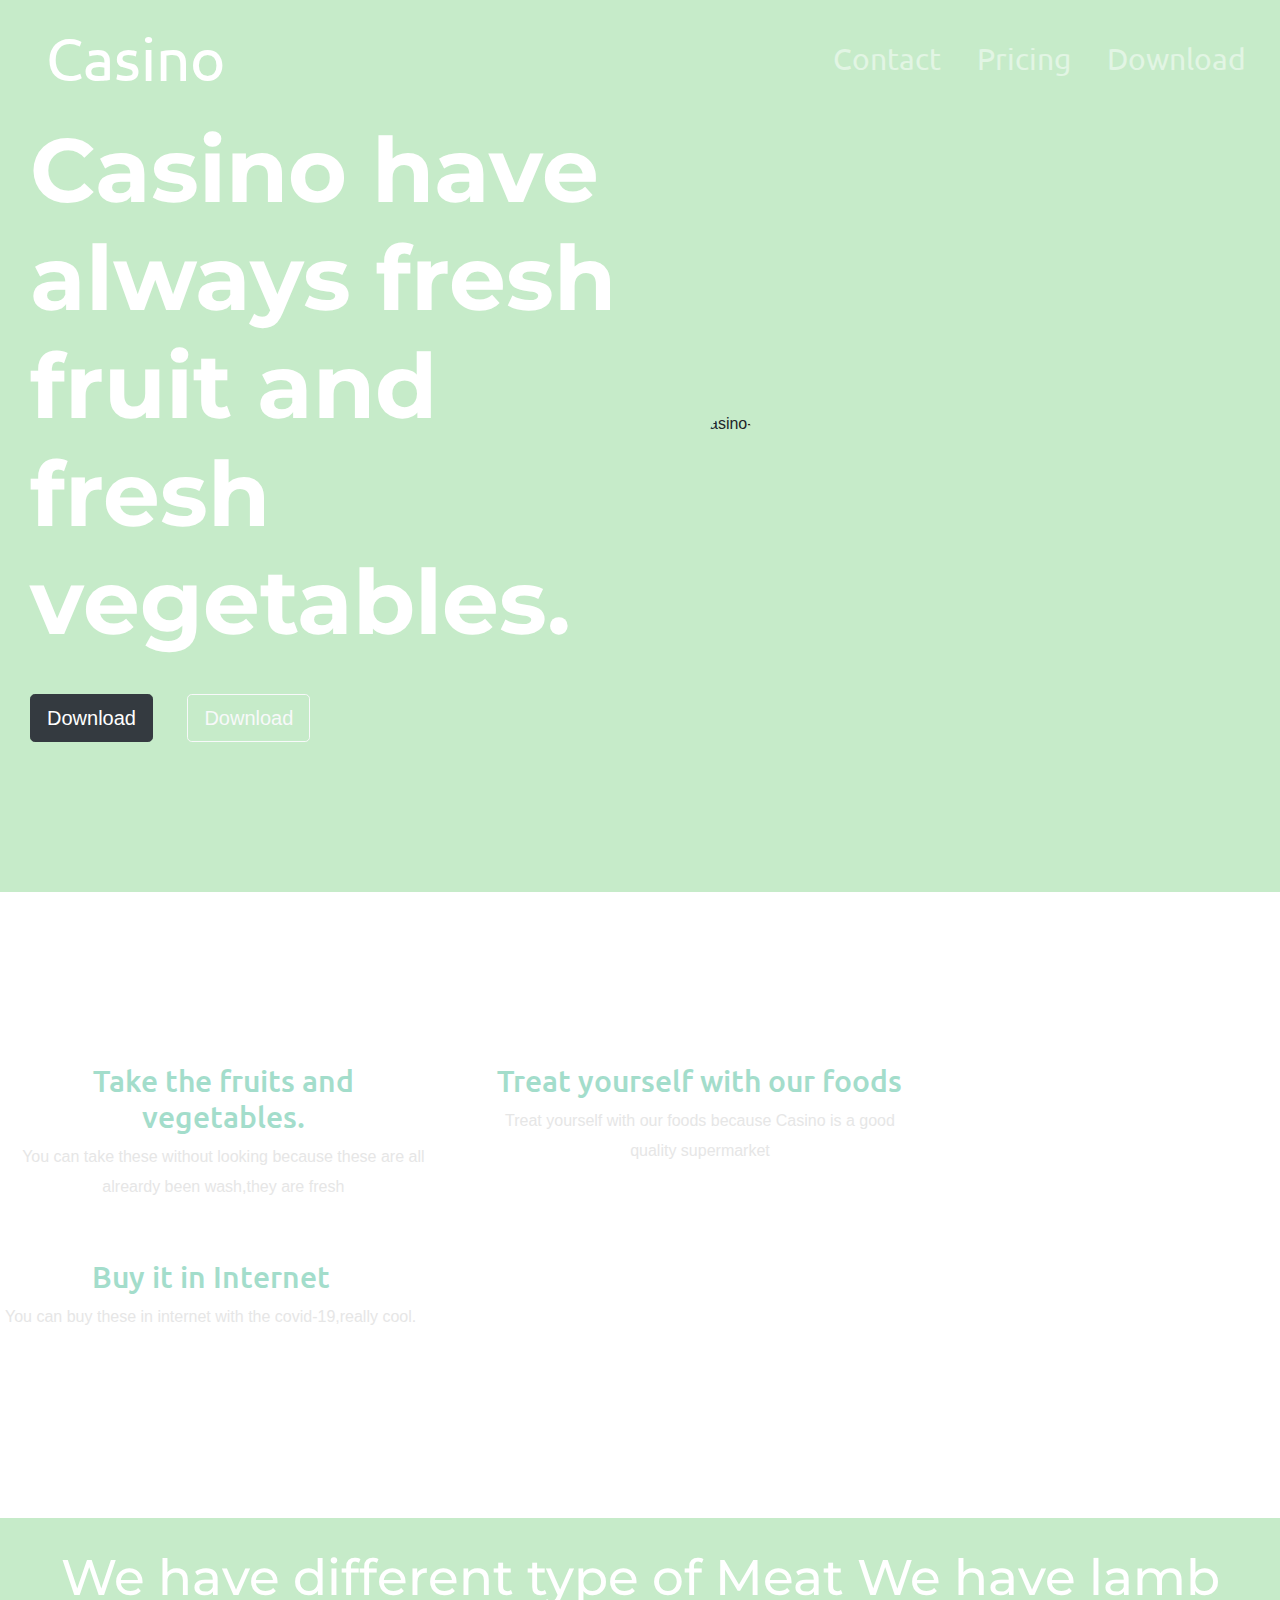
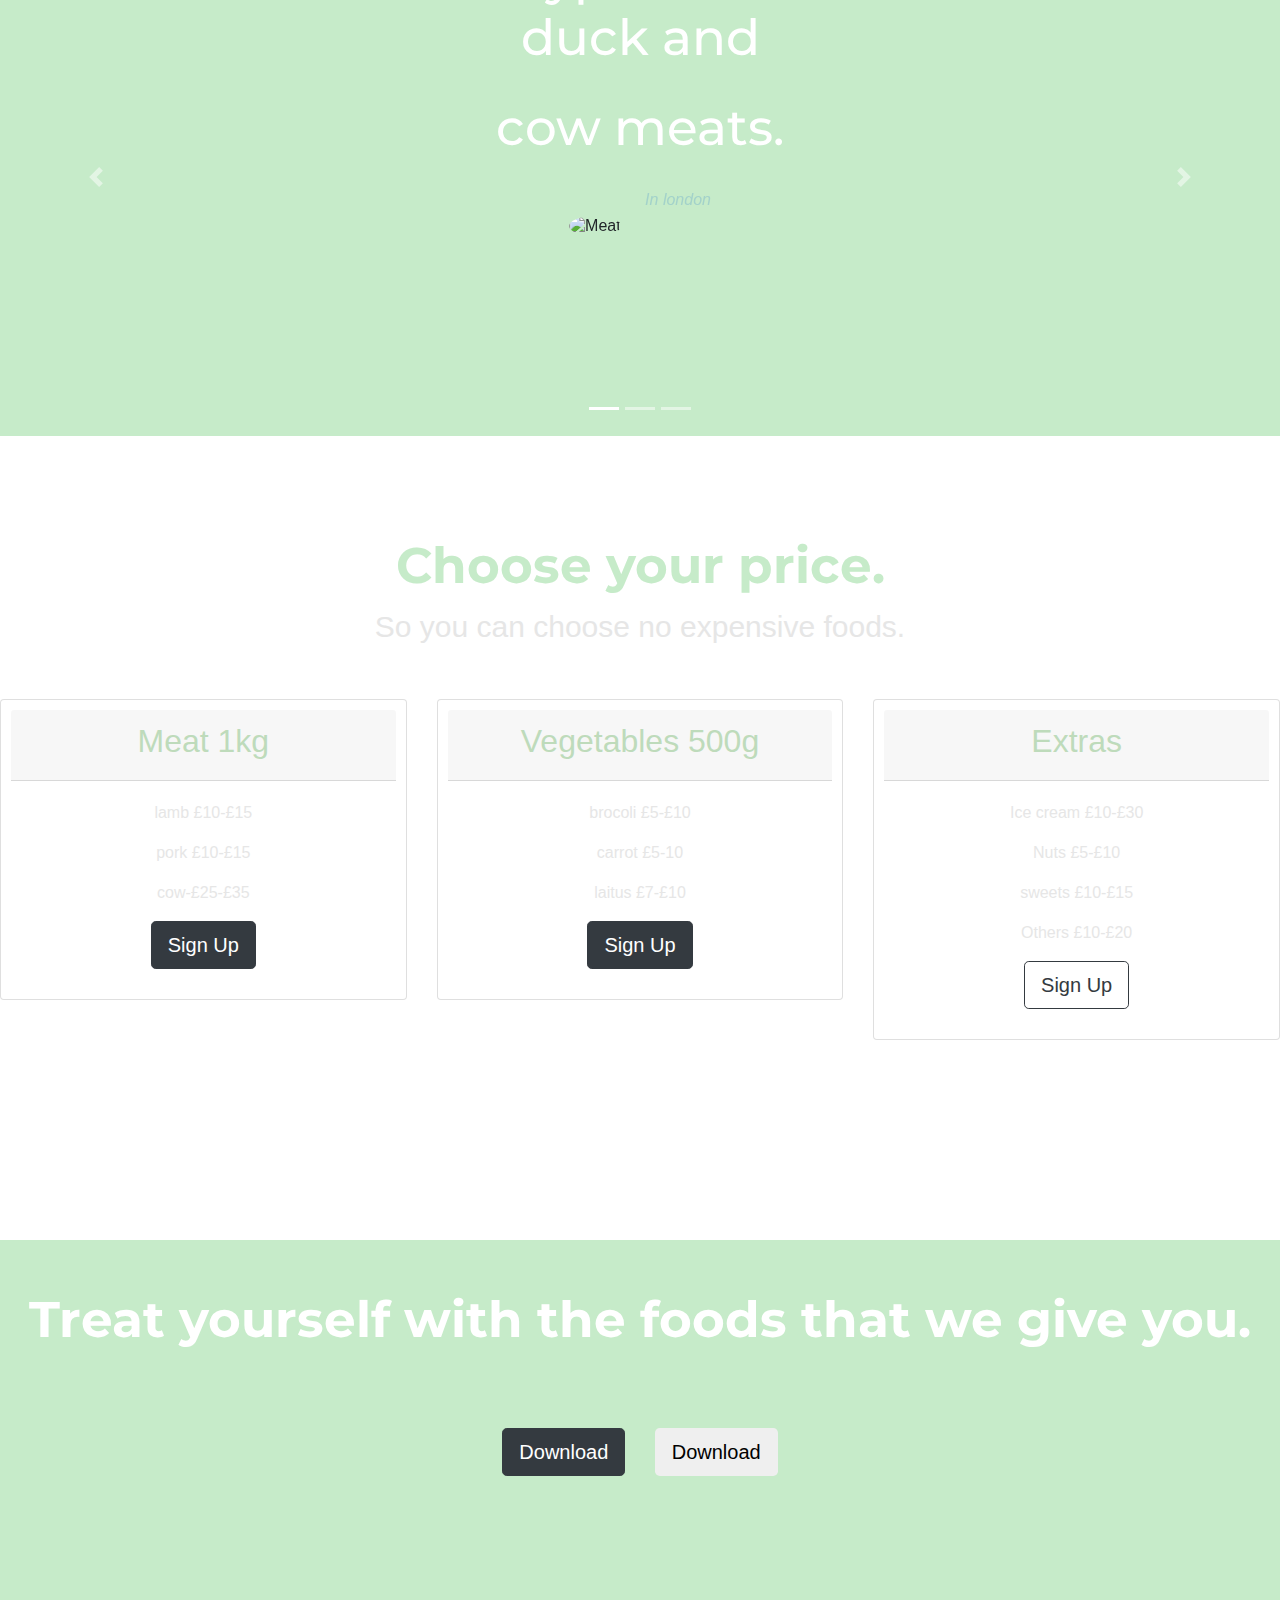
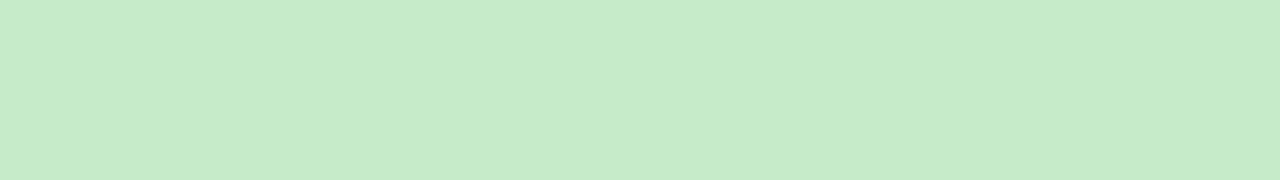
==== commit 176a2d84: "Add files via upload" ====
--- a/index.html
+++ b/index.html
@@ -3,161 +3,169 @@
 
 <head>
   <meta charset="utf-8">
-  <link rel="stylesheet" href="https://cdnjs.cloudflare.com/ajax/libs/font-awesome/5.15.1/css/all.min.css">
+  <link rel="stylesheet" href="https://cdnjs.cloudflare.com/ajax/libs/font-awesome/5.15.1/css/all.min.css" integrity="sha512-+4zCK9k+qNFUR5X+cKL9EIR+ZOhtIloNl9GIKS57V1MyNsYpYcUrUeQc9vNfzsWfV28IaLL3i96P9sdNyeRssA==" crossorigin="anonymous" />
   <link rel="preconnect" href="https://fonts.gstatic.com">
-  <link href="https://fonts.googleapis.com/css2?family=Montserrat:wght@800&family=Ubuntu:wght@500&display=swap" rel="stylesheet">
+  <link href="https://fonts.googleapis.com/css2?family=Montserrat:wght@800&family=Ubuntu&display=swap" rel="stylesheet">
   <link rel="stylesheet" href="css/styles.css">
   <link rel="stylesheet" href="https://maxcdn.bootstrapcdn.com/bootstrap/4.0.0/css/bootstrap.min.css" integrity="sha384-Gn5384xqQ1aoWXA+058RXPxPg6fy4IWvTNh0E263XmFcJlSAwiGgFAW/dAiS6JXm" crossorigin="anonymous">
   <script src="https://code.jquery.com/jquery-3.2.1.slim.min.js" integrity="sha384-KJ3o2DKtIkvYIK3UENzmM7KCkRr/rE9/Qpg6aAZGJwFDMVNA/GpGFF93hXpG5KkN" crossorigin="anonymous"></script>
   <script src="https://cdnjs.cloudflare.com/ajax/libs/popper.js/1.12.9/umd/popper.min.js" integrity="sha384-ApNbgh9B+Y1QKtv3Rn7W3mgPxhU9K/ScQsAP7hUibX39j7fakFPskvXusvfa0b4Q" crossorigin="anonymous"></script>
   <script src="https://maxcdn.bootstrapcdn.com/bootstrap/4.0.0/js/bootstrap.min.js" integrity="sha384-JZR6Spejh4U02d8jOt6vLEHfe/JQGiRRSQQxSfFWpi1MquVdAyjUar5+76PVCmYl" crossorigin="anonymous"></script>
-  <title>Primark</title>
+  <title>Casino</title>
 </head>
 
 <body>
-  <section id="title">
+  <section id=">title">
 
     <div class="Intro">
-
       <nav class="navbar navbar-expand-lg navbar-dark">
-        <a class="navbar-brand" href="">Primark</a>
+        <a class="navbar-brand" href="">Casino</a>
         <button class="navbar-toggler" type="button" data-toggle="collapse" data-target="#navbarSupportedContent" aria-controls="navbarSupportedContent" aria-expanded="false" aria-label="Toggle navigation">
           <span class="navbar-toggler-icon"></span>
         </button>
         <div class="collapse navbar-collapse" id="navbarSupportedContent">
           <ul class="navbar-nav ml-auto">
             <li class="nav-item">
-              <a class="nav-link" href="">Contact</a>
+              <a class="nav-link" href="#testimonial-carousel">Contact</a>
             </li>
             <li class="nav-item">
-              <a class="nav-link" href="">Pricing</a>
+              <a class="nav-link" href="#pricing">Pricing</a>
             </li>
             <li class="nav-item">
-              <a class="nav-link" href="">Download</a>
+              <a class="nav-link" href="#footer">Download</a>
             </li>
           </ul>
         </div>
       </nav>
       <div class="row">
-        <div class="col-lg-6">
-          <h1 class="big-heading">Amazing Fashion And Amazing Prices</h1>
-          <button type="button" class="btn btn-dark btn-lg download-button"><i class="fab fa-apple"></i> Download</button>
-          <button type="button" class="btn btn-outline-light btn-lg play"><i class="fab fa-google-play"></i> Download</button>
+        <div class="col-lg-6 col-md-12">
+          <h1 class="big-heading">Casino have always fresh fruit and fresh vegetables.</h1>
+          <button class="Download-button btn btn-lg btn-dark" type="button"><i class="fab fa-apple"></i> Download</button>
+          <button class="Download-button btn btn-lg btn-outline-light" type="button"><i class="fab fa-google-play"></i> Download</button>
         </div>
-        <div class="col-lg-6">
-          <img class="Primark"
-            src="[data-uri]"
-            alt="Primark">
+        <div class="col-lg-6 col-md-12">
+          <img class="Casino-image"
+            src="https://upload.wikimedia.org/wikipedia/commons/thumb/6/68/Logo_of_Casino_Supermarch%C3%A9s.svg/512px-Logo_of_Casino_Supermarch%C3%A9s.svg.png"
+            alt="casino-img">
         </div>
       </div>
+    </div>
+    </div>
   </section>
 
-  <section id="feature">
-
-
+  <section id="features">
     <div class="row">
       <div class="feature-box col-lg-4">
-        <i class="icon fas fa-shopping-bag fa-4x"></i>
-        <h3>You can buy as many you want.</h3>
-        <p>Primark give you many sales as you buy.</p>
+        <i class="icon fas fa-carrot fa-4x"></i>
+        <h3>Take the fruits and vegetables.</h3>
+        <p>You can take these without looking because these are all alreardy been wash,they are fresh</p>
       </div>
       <div class="feature-box col-lg-4">
-        <i class="icon fas fa-heart fa-4x"></i>
-        <h3>Testing different things</h3>
-        <p>We hope that you enjoy ours things and test these at home.</p>
+        <i class="icon fas fa-hamburger fa-4x"></i>
+        <h3>Treat yourself with our foods</h3>
+        <p>Treat yourself with our foods because Casino is a good quality supermarket</p>
       </div>
-      <div class="feature-box col-lg-4">
-        <i class="icon fas fa-bullseye fa-4x"></i>
-        <h3>Go as many you can.</h3>
-        <p>The better you go, the better you have chic clothes.</p>
+      <div class="feature-box">
+        <i class="icon fas fa-mobile-alt fa-4x"></i>
+        <h3>Buy it in Internet</h3>
+        <p>You can buy these in internet with the covid-19,really cool.</p>
       </div>
     </div>
   </section>
 
-  <section id="testimonials">
-    <div id="testimonial-carousel" class="carousel slide" data-ride="false">
+  <section id="testimonial-carousel">
+    <div id="carousel" class="carousel slide" data-ride="false">
+      <ol class="carousel-indicators">
+        <li data-target="#carousel" data-slide-to="0" class="active"></li>
+        <li data-target="#carousel" data-slide-to="1"></li>
+        <li data-target="#carousel" data-slide-to="2"></li>
+      </ol>
       <div class="carousel-inner">
         <div class="carousel-item active">
-          <h2 class="testimonial-text">Primark give you and try to give you the most soft clothes.</h2>
-          <h2 class="testimonial-text">Primark do different type of clothes for you.</h2>
-          <img class="image" src="https://1.bp.blogspot.com/-RatIXAsRZWY/XeleB1OqTsI/AAAAAAAAhDs/Gd4Z0dMY9oQ1w1gKqPU13-J24DbbV3uwgCLcBGAsYHQ/s1600/IMG_3970_Fotor.jpg" alt="clothes">
-          <em>In New York city</em>
+          <h2 class="h2-carousel">We have different type of Meat We have lamb duck and</h2>
+          <h2 class="h2-carousel">cow meats.</h2>
+          <img class="img-carousel" src="https://health.clevelandclinic.org/wp-content/uploads/sites/3/2019/10/redMeat-849360782-770x553-650x428.jpg " alt="Meat">
+          <em>In london</em>
         </div>
         <div class="carousel-item">
-          <h2 class="testimonial-text">Primark reduce your money with your Primark card.</h2>
-          <h2 class="testimonial-text">Enjoy our clothes,and do your sale.</h2>
-          <img class="image" src="https://productimages.nimbledeals.com/gift_card_skin/d51bc99c7cd89d70bc54bcad73c5a2c_1603465237571" alt="Card">
-          <em>In England</em>
+          <h2 class="h2-carousel">Eat your favorite fond and just buy it and you can degust you delicious meal</h2>
+          <img class="img-carousel" src="https://imagesvc.meredithcorp.io/v3/mm/image?url=https%3A%2F%2Fimg1.cookinglight.timeinc.net%2Fsites%2Fdefault%2Ffiles%2Fstyles%2F4_3_horizontal_-_1200x900%2Fpublic%2F1523917001%2Fbroccoli-mac-and-cheese-1806-p22_0.jpg%3Fitok%3DOJo5rMBK"
+            alt="Meal">
+            <em>At home</em>
+        </div>
+        <div class="carousel-item">
+          <h2 class="h2-carousel">A lots of people say you need to eat vefetables for your good so Casino give you a better smell for vegetables.</h2>
+          <img class="img-carousel" src="https://www.vegan.io/blog/assets/10-healthiest-vegetables-to-include-in-your-vegan-diet-2018-04-16/healthiest-vegetables-df1cf550711076d052eaade12c38289a2637c38e546182d3c0136a90cb0bb0b3.jpg" alt="Vegetables">
+          <em>In supermarket</em>
         </div>
       </div>
-      <a class="carousel-control-prev" href="#testimonial-carousel" role="button" data-slide="prev">
+      <a class="carousel-control-prev" href="#carousel" role="button" data-slide="prev">
         <span class="carousel-control-prev-icon" aria-hidden="true"></span>
       </a>
-      <a class="carousel-control-next" href="#testimonial-carousel" role="button" data-slide="next">
+      <a class="carousel-control-next" href="#carousel" role="button" data-slide="next">
         <span class="carousel-control-next-icon" aria-hidden="true"></span>
       </a>
     </div>
   </section>
 
-  <section id="pricings">
-    <h2 class="title-pricing">Know your pricing so you can know in advance</h2>
-    <p class="paragraph-pricing">and choose your favorite one and get to the real Primark web</p>
+  <section id="pricing">
+    <h2 class="h2-pricing">Choose your price.</h2>
+    <p class="p-pricing">So you can choose no expensive foods.</p>
     <div class="row">
-      <div class="pricing-column col-lg-4 col-md-6">
+      <div class="col-lg-4 col-md-6">
         <div class="card">
           <div class="card-header">
-            <h2>clothes</h2>
+            <h2 class="h2-card">Meat 1kg</h2>
           </div>
           <div class="card-body">
-            <p>Sweaters £20-£30</p>
-            <p>t-shirt £10-£15</p>
-            <p>Coat £30-£200</p>
-            <button class="Sign Up button btn btn-lg btn-outline-dark" type="button">Sign Up</button> 
-          </div>
-        </div>
-      </div>
-      <div class="pricing-column col-lg-4 col-md-6">
-        <div class="card">
-          <div class="card-header">
-            <h2>Trousers</h2>
-          </div>
-          <div class="card-body">
-            <p>Short £10-£30</p>
-            <p>Jean £20-£40</p>
-            <p>Jogging £10-£30</p>
+            <p>lamb £10-£15</p>
+            <p>pork £10-£15</p>
+            <p>cow-£25-£35</p>
             <button class="Sign Up button btn btn-lg btn-dark" type="button">Sign Up</button>
           </div>
         </div>
       </div>
-      <div class="pricing-column col-lg-6">
+      <div class="col-lg-4 col-md-6">
         <div class="card">
           <div class="card-header">
-            <h2>Extras</h2>
+            <h2 class="h2-card">Vegetables 500g</h2>
           </div>
           <div class="card-body">
-            <p>Unbrella £10-£30</p>
-            <p>Swimsuit £10-£20</p>
-            <p>pencil case £5-£10</p>
-            <p>Shoes £20-£80</p>
+            <p>brocoli £5-£10</p>
+            <p>carrot £5-10</p>
+            <p>laitus £7-£10</p>
             <button class="Sign Up button btn btn-lg btn-dark" type="button">Sign Up</button>
+          </div>
+        </div>
+      </div>
+      <div class="col-lg-4 col-md-12">
+        <div class="card">
+          <div class="card-header">
+            <h2 class="h2-card">Extras</h2>
+          </div>
+          <div class="card-body">
+            <p>Ice cream £10-£30</p>
+            <p>Nuts £5-£10</p>
+            <p>sweets £10-£15</p>
+            <p>Others £10-£20</p>
+            <button class="Sign Up button btn btn-lg btn-outline-dark" type="button">Sign Up</button>
           </div>
         </div>
       </div>
     </div>
   </section>
 
-  <section id="cta">
-    <h3 class="cta-text">The most important thing is that you love ours things.</h3>
-    <div class="button">
-      <button class="button-cta btn-lg btn-dark" type="button"><i class="fab fa-apple"></i> Download</button>
-      <button class="btn-lg btn-light" type="button"><i class="fab fa-google-play"></i> Download</button>
-    </div>
-    <div class="footer">
-      <i class="social-icon fab fa-facebook-f"></i>
-      <i class="social-icon fab fa-instagram"></i>
-      <i class="social-icon fab fa-twitter"></i>
-      <i class="social-icon fab fa-google"></i>
+  <section id="footer">
+    <h3 class="h3-footer">Treat yourself with the foods that we give you.</h3>
+    <button class="footers-button btn btn-lg btn-dark" type="button"><i class="fab fa-apple"></i> Download</button>
+    <button class="footer-button btn btn-lg btn-outline" type="button" name="button"><i class="fab fa-google-play"></i> Download</button>
+    <div class="social-icon">
+    <i class="socials-icon fab fa-facebook-f"></i>
+    <i class="socials-icon fab fa-twitter-square"></i>
+    <i class="socials-icon fab fa-instagram"></i>
+    <i class="socials-icon fas fa-envelope-square"></i>
     </div>
   </section>
+</body>
 
-</body>
+</html>
--- a/css/styles.css
+++ b/css/styles.css
@@ -1,171 +1,157 @@
 .Intro {
-  background-color: #A3D2C4;
-  padding: 0 0 15.625rem 0;
+  background-color: #c6ebc9;
+  padding: 0 0 150px 0;
   position: relative;
   z-index: 1;
   overflow: hidden;
 }
 
-.navbar-brand {
-  font-size: 3rem !important;
+.big-heading {
+  color: #fff;
+  font-size: 90px;
+  font-weight: bold;
   font-family: 'Montserrat', sans-serif;
+  margin-left: 30px;
 }
 
-.big-heading {
+.Casino-image {
+  height: 300px;
+  z-index: -1;
   position: absolute;
-  margin-left: 4.375rem;
-  margin-top: 1.875rem;
-  width: 31.25rem;
-  font-family:'Montserrat', sans-serif;
-  line-height: 3.75rem;
-  color: #fff;
-  font-size: 3.125rem;
-  line-height: 60px;
+  bottom: 0;
+  border-radius: 100%;
+  margin-top: 400px;
+  margin: 1.875rem;
 }
 
-.Primark {
-  width: 43.75rem;
-  margin: 1.875rem;
-  border-radius: 100%;
-  position: absolute;
-  z-index: -1;
-  transform: rotate(25deg);
-}
 
-.download-button {
-  margin-top: 15.625rem;
-  margin-left: 60px;
+.navbar-brand {
+  font-size: 60px!important;
+  font-family: 'Ubuntu', sans-serif;
 }
 
 .nav-item {
-  margin: 30px;
-  font-size: 1.5rem;
+  margin: 10px;
+  font-size: 30px;
+  font-family: 'Ubuntu', sans-serif;
 }
 
-.icon {
-  margin-bottom: 1rem;
-  color: #d0e8f2;
+.Download-button {
+  margin-left: 30px;
+  margin-top: 30px;
 }
 
-#feature {
-  padding: 1.875rem 3.125rem;
+.navbar {
+   margin-left: 30px;
+}
+
+#features {
   text-align: center;
   margin-top: 150px;
   margin-bottom: 150px;
 }
 
-.icon:hover {
-  color: #bedcfa;
+.icon {
+  color: #c6ebc9;
 }
 
-@media (max-width: 1028px) {
-  .Primark {
-    transform: rotate(0deg);
-    position: static;
-  }
+h3 {
+  color: #a3ddcb!important;
+  font-size: 30px!important;
+  font-family: 'Ubuntu', sans-serif!important;
+}
+
+.icon:hover {
+  color: #a3ddcb;
+}
+
+.feature-box {
+  line-height: 30px;
+  margin: 20px;
 }
 
 p {
-  color: #8f8f8f;
+  color: #e6e6e6;
 }
 
-.play {
-  margin-top: 250px;
-  margin-left: 30px;
+#carousel {
+  background-color: #c6ebc9;
+  text-align: center;
+  padding-bottom: 200px;
+  line-height: 20px;
 }
 
-h3 {
-  font-family:'Ubuntu', sans-serif;
+em {
+  margin-left: 20px;
+  color: #a3d2ca;
 }
 
-.image {
+.img-carousel {
   border-radius: 100%;
-  height: 200px;
+  height: 150px;
+  margin-top: 50px;
 }
 
-.testimonial-text {
-  font-family:'Montserrat', sans-serif;
-  font-size: 3rem;
+.h2-carousel {
+  margin-top: 30px!important;
+  font-family: 'Montserrat', sans-serif!important;
+  font-size: 50px!important;
   color: #fff;
 }
 
-#testimonials {
+#pricing {
   text-align: center;
-  background-color: #a3d2ca;
-  padding-bottom: 100px;
-  padding-top: 100px;
+  margin-top: 100px;
+  margin-bottom: 200px;
 }
 
-.testimonial-text {
-  margin-top: 30px;
-  margin-bottom: 30px;
+.h2-pricing {
+  color: #c6ebc9;
+  font-size: 50px;
+  font-weight: bold;
+  font-family: 'Montserrat', sans-serif;
 }
 
-em {
-  padding-left: 20px;
-  color: #8f8f8f;
+.p-pricing {
+  font-size: 30px;
+  margin-bottom: 50px;
 }
 
-#pricings {
-  text-align: center;
-  padding: 20px;
-  margin-bottom: 100px;
+.card {
+   padding: 10px;
 }
 
-.pricing-column {
-  margin: auto;
-  margin-bottom: 30px;
+.h2-card {
+  color: #bedbbb;
 }
 
-.card-header {
-  font-family:'Ubuntu', sans-serif;
-}
-
-.carousel-control-prev {
-  margin: 30px 30px 30px 30px;
-}
-
-h2 {
-  font-family:'Ubuntu', sans-serif;
-}
-
-.carousel-control-next {
-  margin: 30px;
-}
-
-.title-pricing {
-  margin: 50px;
-  color: #a3d2ca;
-}
-
-.paragraph-pricing {
- margin-bottom: 80px;
-}
-
-.navbar {
-  margin-left: 50px;
-}
-
-#cta {
-  background-color: #d0e8f2;
-  padding-bottom: 150px;
+#footer {
+  background-color: #c6ebc9!important;
+  padding-bottom: 200px;
   text-align: center;
 }
 
-.cta-text {
+.h3-footer {
   padding-top: 50px;
-  font-size: 50px;
-  color: #fff;
-  font-family:'Montserrat', sans-serif;
+  color: #fff !important;
+  font-size: 50px !important;
+  font-weight: bold;
+  font-family: 'Montserrat', sans-serif!important;
 }
 
+.footers-button {
+  margin-top: 70px;
+  margin-right: 25px;
+}
 
-.button-cta {
-  margin-top: 100px;
-  margin-right: 20px;
+.footer-button {
+  margin-top: 70px;
 }
 
 .social-icon {
-  margin: 10px;
-  margin-top: 50px;
+  margin-top: 80px;
 }
+
+.socials-icon {
+  padding: 10px;
+}
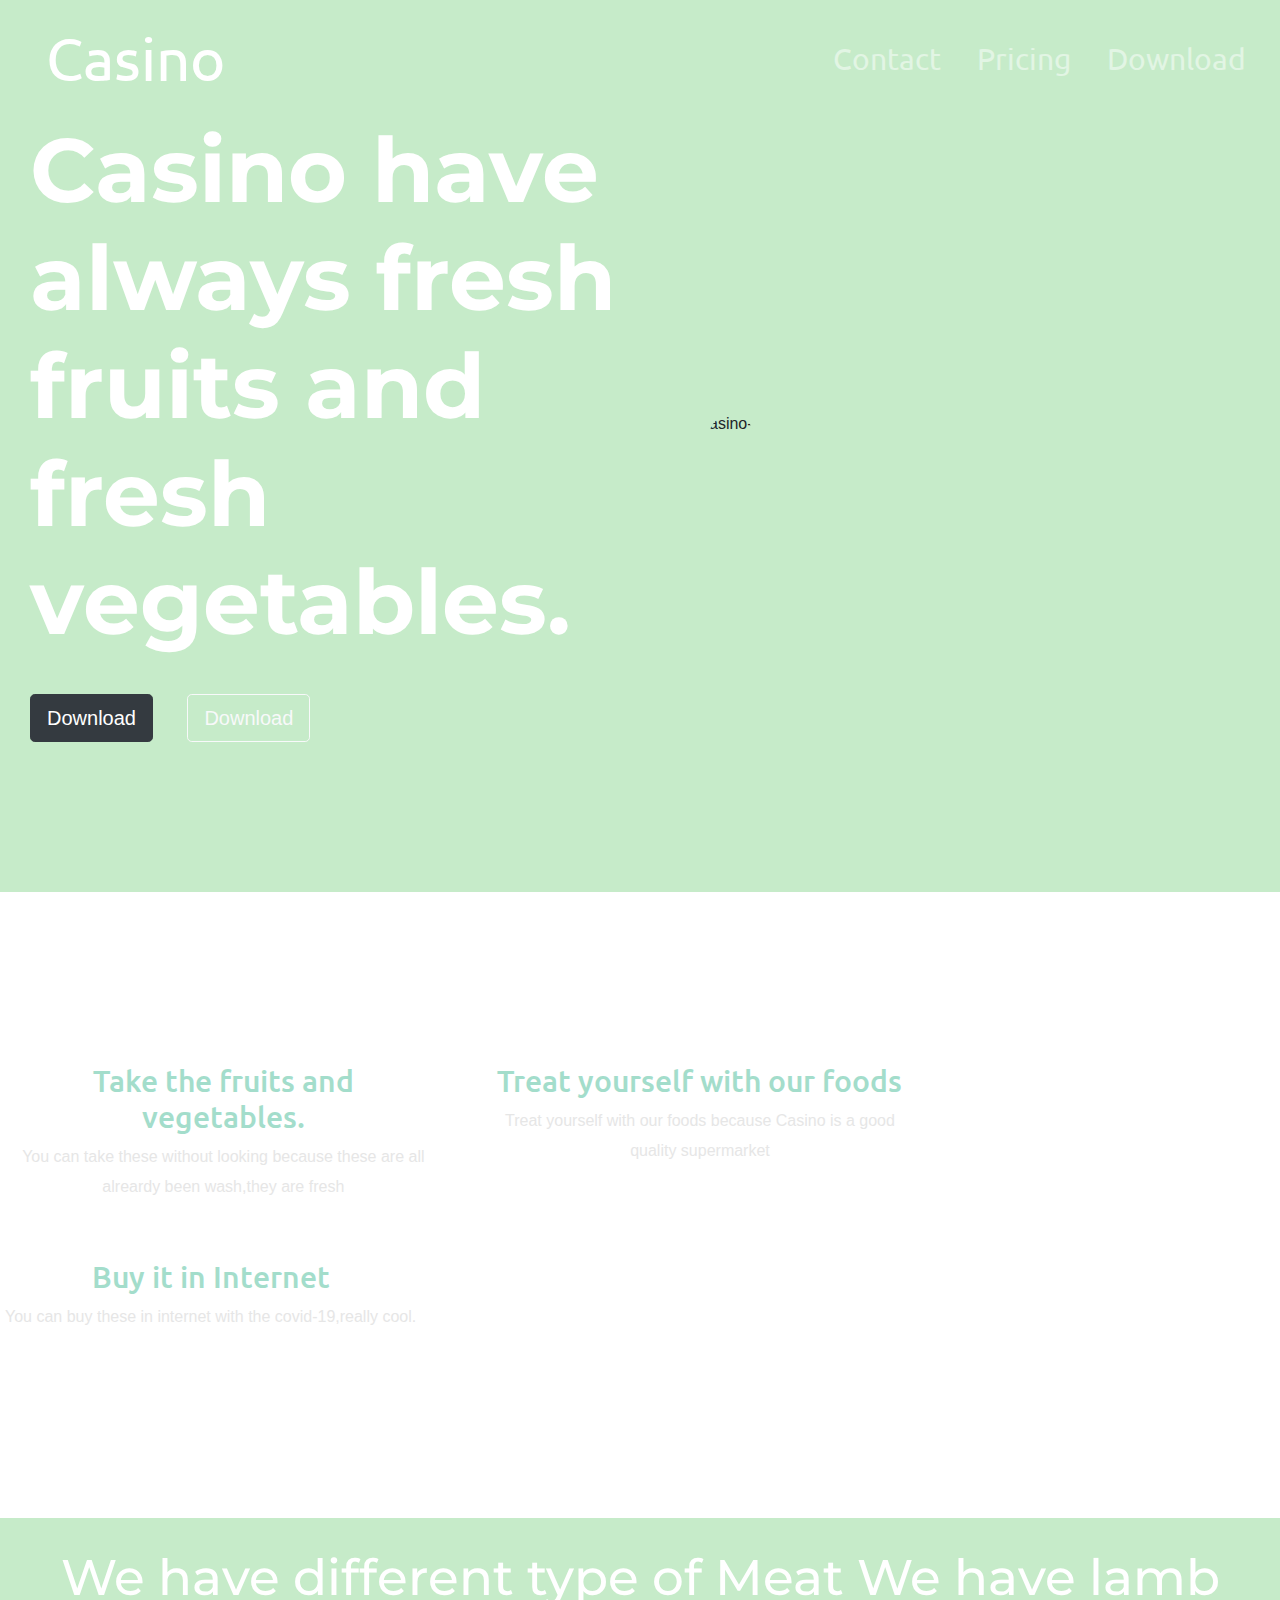
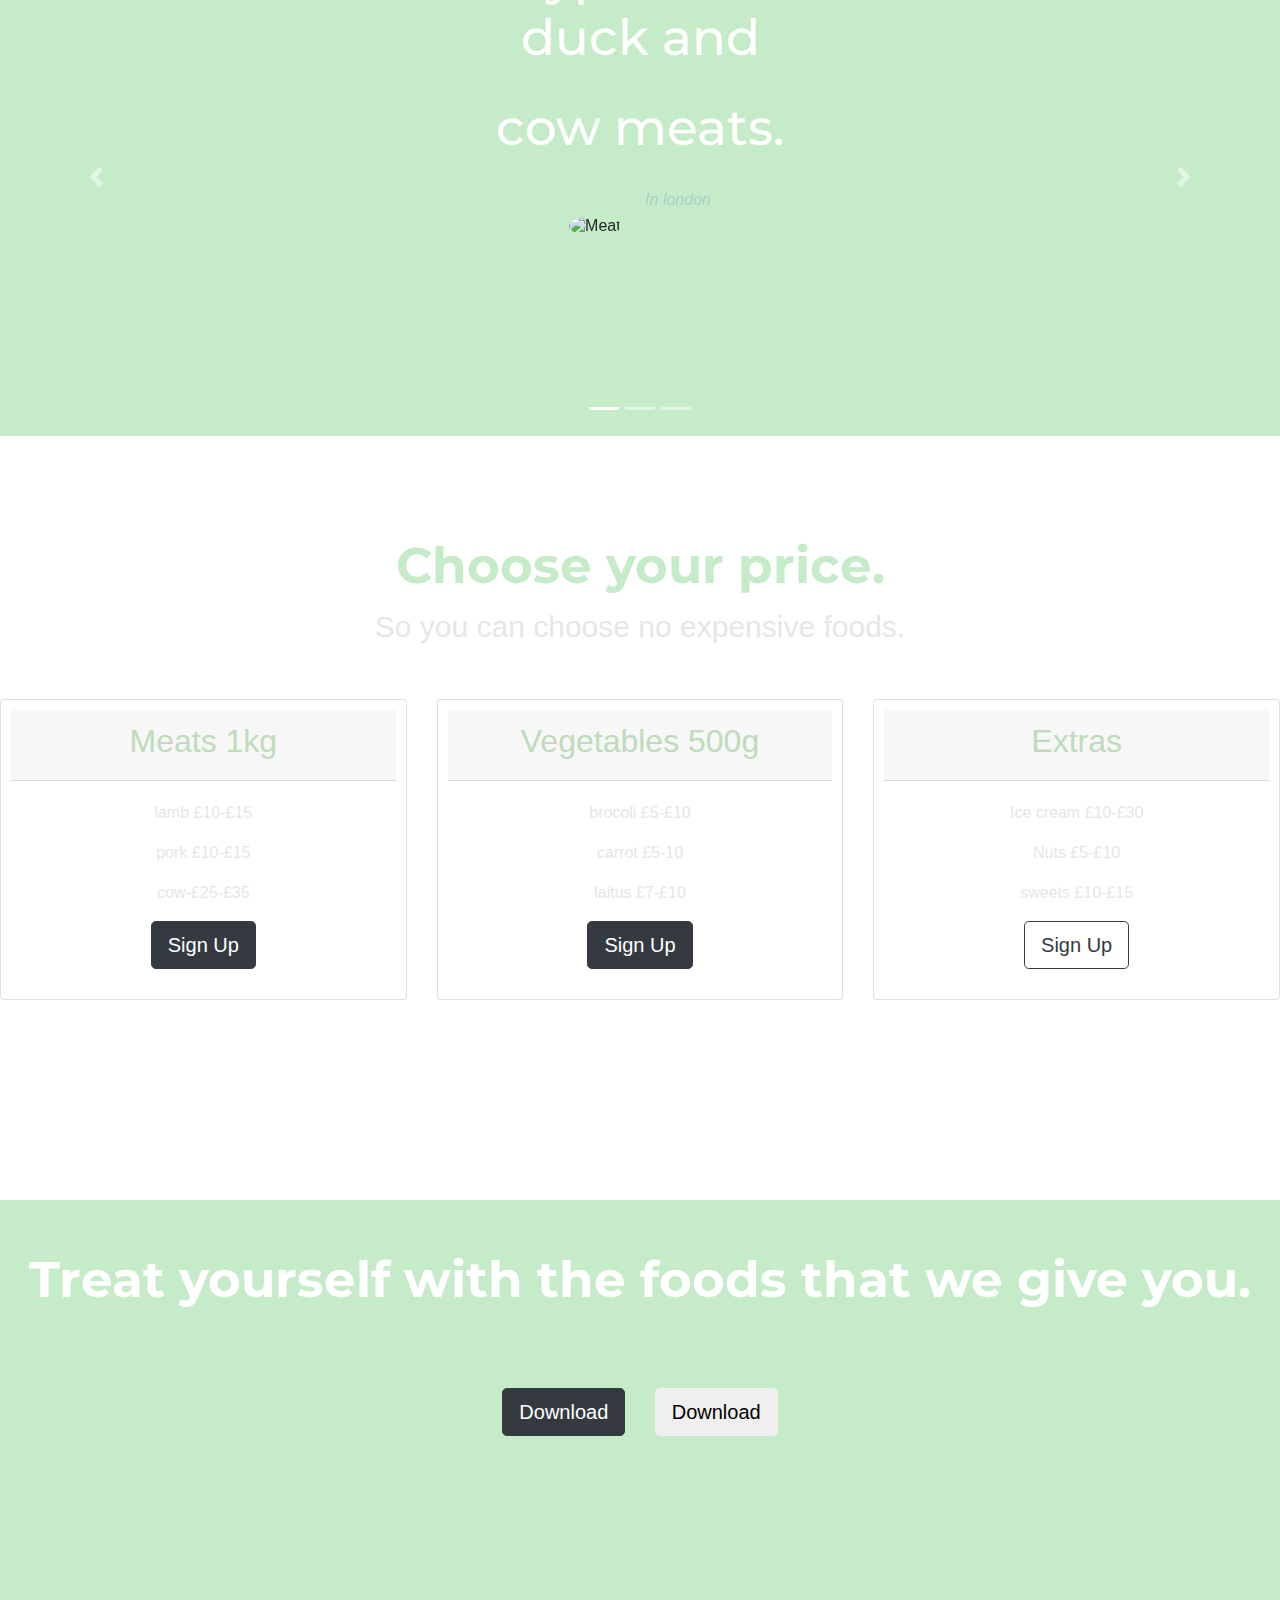
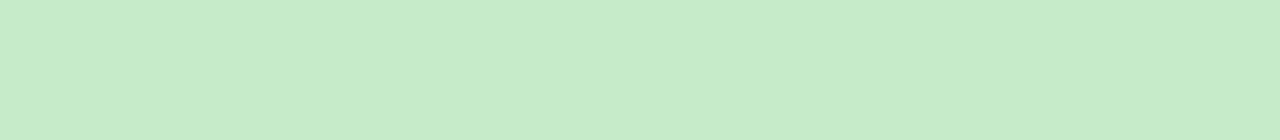
==== commit 4026b6d5: "Add files via upload" ====
--- a/index.html
+++ b/index.html
@@ -39,7 +39,7 @@
       </nav>
       <div class="row">
         <div class="col-lg-6 col-md-12">
-          <h1 class="big-heading">Casino have always fresh fruit and fresh vegetables.</h1>
+          <h1 class="big-heading">Casino have always fresh fruits and fresh vegetables.</h1>
           <button class="Download-button btn btn-lg btn-dark" type="button"><i class="fab fa-apple"></i> Download</button>
           <button class="Download-button btn btn-lg btn-outline-light" type="button"><i class="fab fa-google-play"></i> Download</button>
         </div>
@@ -88,13 +88,13 @@
           <em>In london</em>
         </div>
         <div class="carousel-item">
-          <h2 class="h2-carousel">Eat your favorite fond and just buy it and you can degust you delicious meal</h2>
+          <h2 class="h2-carousel">Eat your favorite foods and just buy it and you can degust you delicious meal</h2>
           <img class="img-carousel" src="https://imagesvc.meredithcorp.io/v3/mm/image?url=https%3A%2F%2Fimg1.cookinglight.timeinc.net%2Fsites%2Fdefault%2Ffiles%2Fstyles%2F4_3_horizontal_-_1200x900%2Fpublic%2F1523917001%2Fbroccoli-mac-and-cheese-1806-p22_0.jpg%3Fitok%3DOJo5rMBK"
             alt="Meal">
             <em>At home</em>
         </div>
         <div class="carousel-item">
-          <h2 class="h2-carousel">A lots of people say you need to eat vefetables for your good so Casino give you a better smell for vegetables.</h2>
+          <h2 class="h2-carousel">A lots of people say you need to eat vegetables for your good so Casino give you a better smell for vegetables.</h2>
           <img class="img-carousel" src="https://www.vegan.io/blog/assets/10-healthiest-vegetables-to-include-in-your-vegan-diet-2018-04-16/healthiest-vegetables-df1cf550711076d052eaade12c38289a2637c38e546182d3c0136a90cb0bb0b3.jpg" alt="Vegetables">
           <em>In supermarket</em>
         </div>
@@ -115,7 +115,7 @@
       <div class="col-lg-4 col-md-6">
         <div class="card">
           <div class="card-header">
-            <h2 class="h2-card">Meat 1kg</h2>
+            <h2 class="h2-card">Meats 1kg</h2>
           </div>
           <div class="card-body">
             <p>lamb £10-£15</p>
@@ -147,7 +147,6 @@
             <p>Ice cream £10-£30</p>
             <p>Nuts £5-£10</p>
             <p>sweets £10-£15</p>
-            <p>Others £10-£20</p>
             <button class="Sign Up button btn btn-lg btn-outline-dark" type="button">Sign Up</button>
           </div>
         </div>
